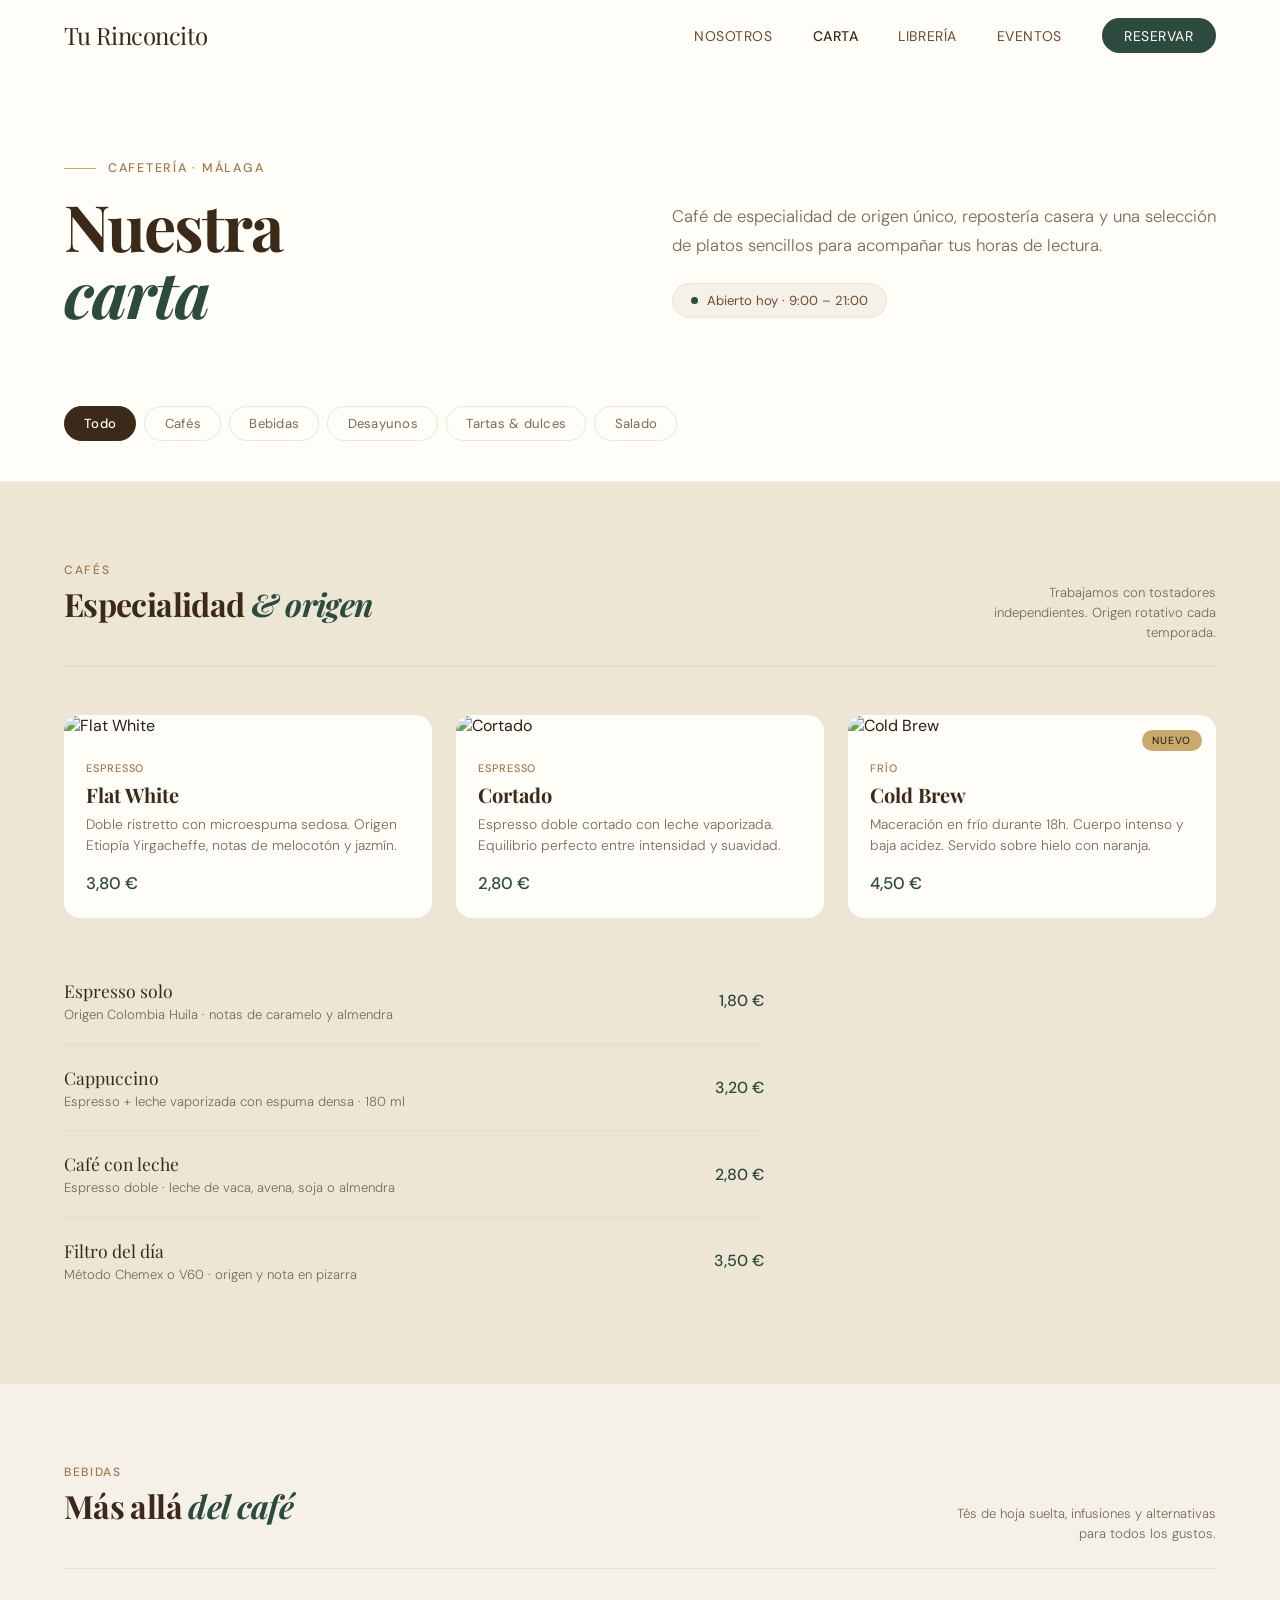
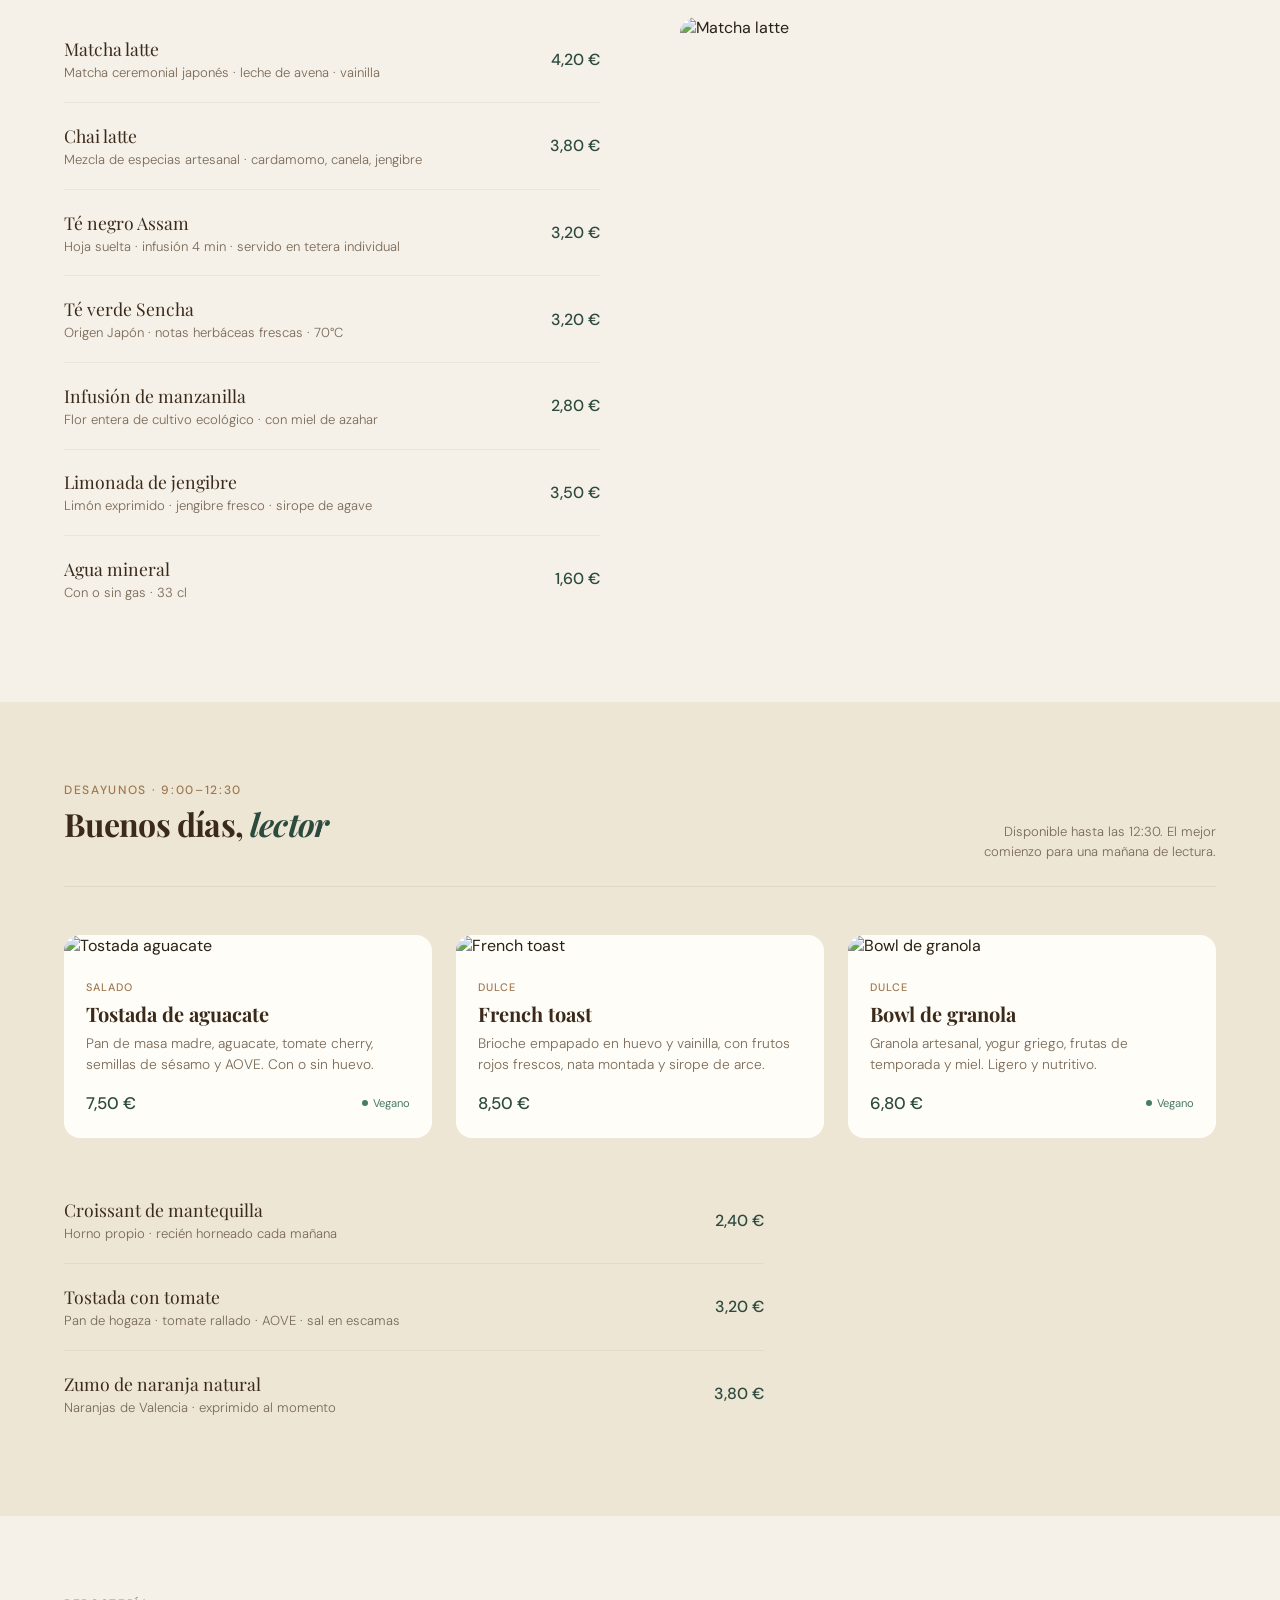
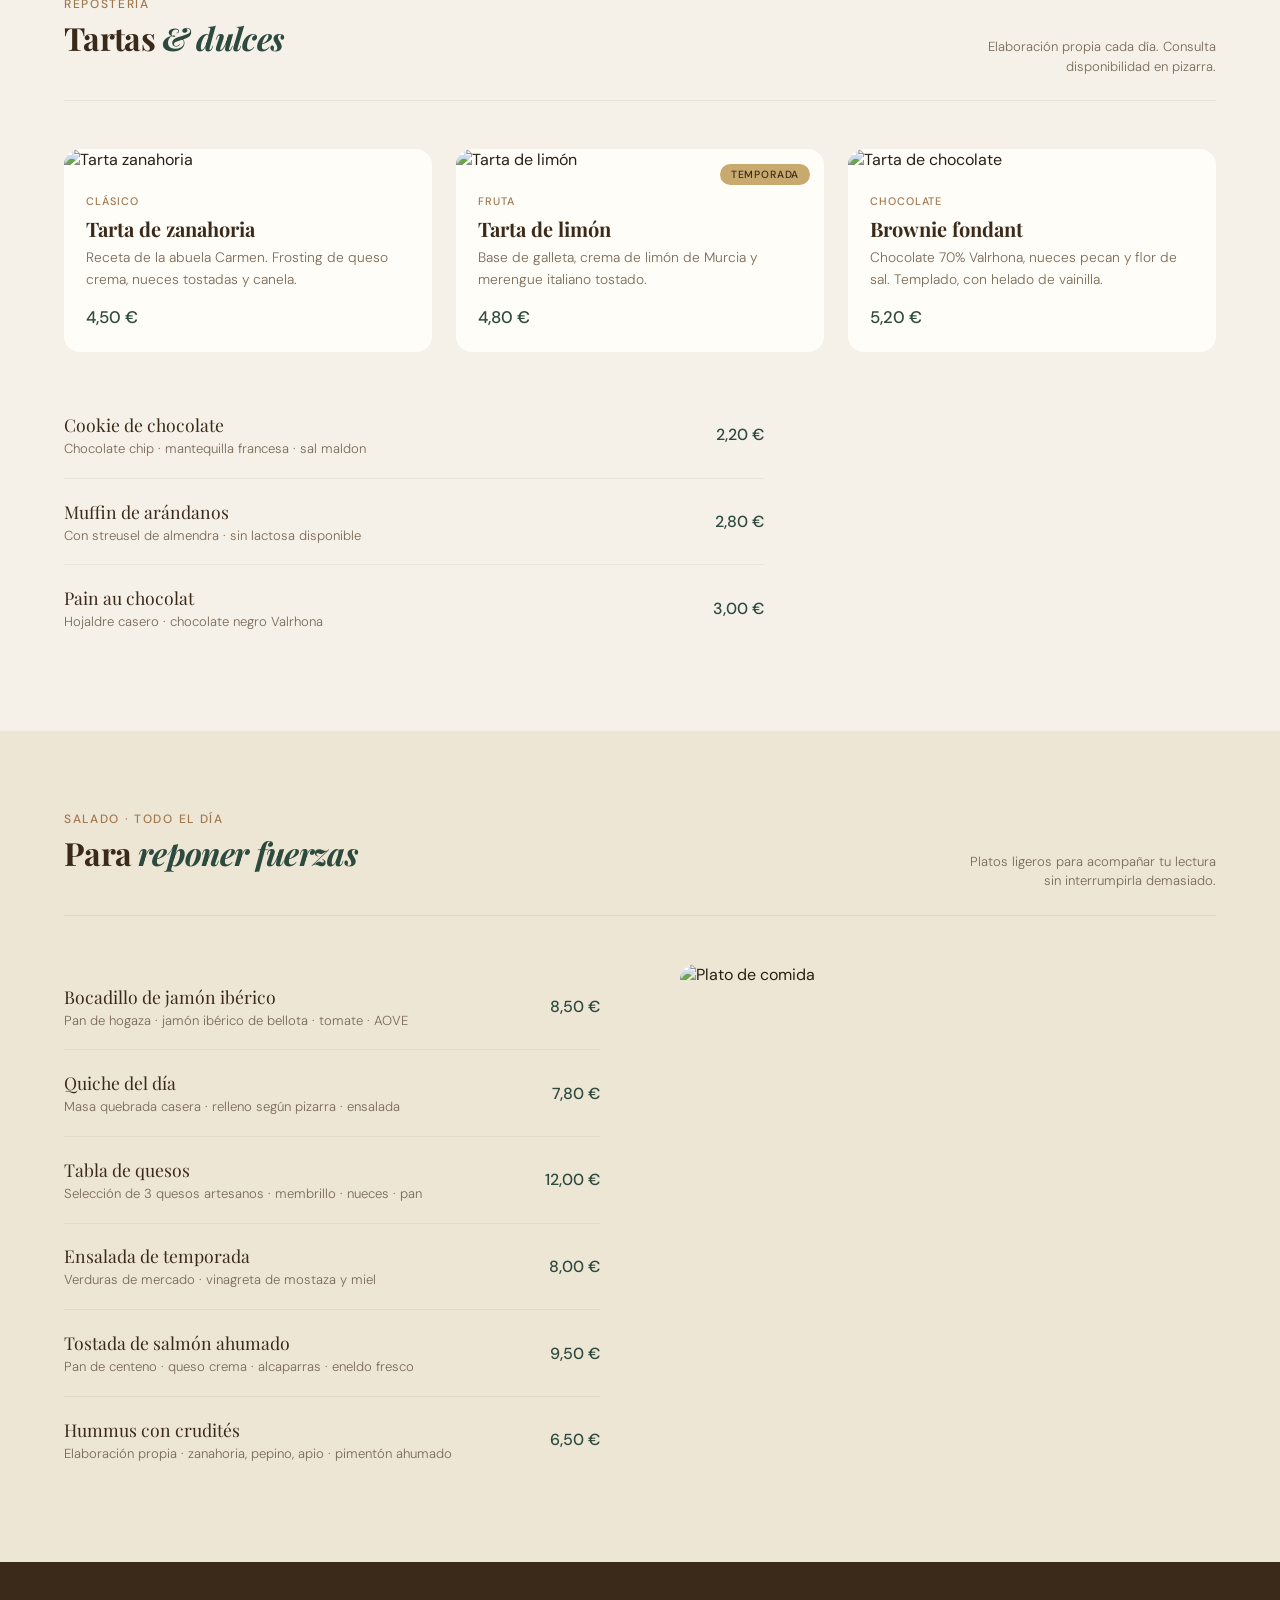
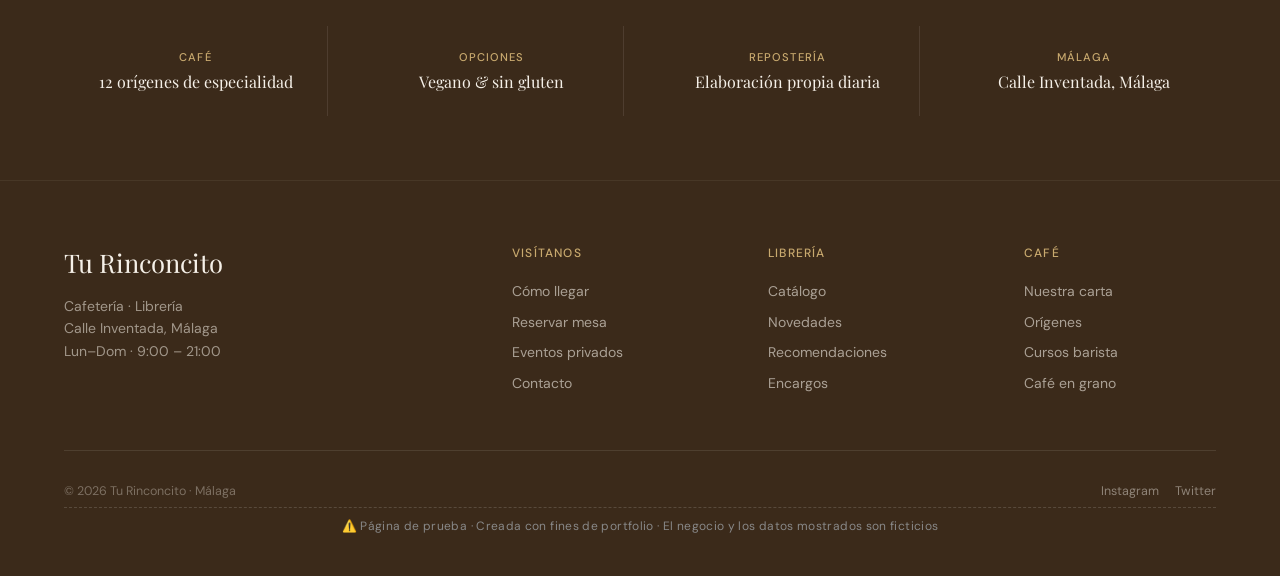
==== carta.html @ 268b7c9b "Add files via upload" ====
<!DOCTYPE html>
<html lang="es">
<head>
  <meta charset="UTF-8" />
  <meta name="viewport" content="width=device-width, initial-scale=1.0" />
  <title>Carta — Tu Rinconcito</title>
  <link rel="preconnect" href="https://fonts.googleapis.com" />
  <link href="https://fonts.googleapis.com/css2?family=Playfair+Display:ital,wght@0,400;0,700;1,400&family=DM+Sans:wght@300;400;500&display=swap" rel="stylesheet" />
   <link rel="icon" href="./iconoCafe.ico" type="image/x-icon">
    <link rel="stylesheet" href="styles.css" />
</head>
<body>

<!-- NAV -->
<nav id="navbar">
  <a href="index.html" class="nav-logo">Tu Rinconcito</a>
  <ul class="nav-links">
    <li><a href="index.html#nosotros">Nosotros</a></li>
    <li><a href="carta.html" class="active">Carta</a></li>
    <li><a href="index.html#libros">Librería</a></li>
    <li><a href="index.html#eventos">Eventos</a></li>
    <li><a href="index.html#contacto" class="nav-cta">Reservar</a></li>
  </ul>
</nav>

<!-- PAGE HERO -->
<div class="page-hero">
  <div class="reveal">
    <p class="page-hero-eyebrow">Cafetería · Málaga</p>
    <h1 class="page-hero-title">Nuestra<br><em>carta</em></h1>
  </div>
  <div class="page-hero-right reveal">
    <p class="page-hero-desc">Café de especialidad de origen único, repostería casera y una selección de platos sencillos para acompañar tus horas de lectura.</p>
    <span class="hours-badge">
      <span class="hours-dot"></span>
      Abierto hoy · 9:00 – 21:00
    </span>
  </div>
</div>

<!-- FILTER -->
<div class="filter-bar">
  <button class="filter-btn active" data-filter="all">Todo</button>
  <button class="filter-btn" data-filter="cafe">Cafés</button>
  <button class="filter-btn" data-filter="bebidas">Bebidas</button>
  <button class="filter-btn" data-filter="desayunos">Desayunos</button>
  <button class="filter-btn" data-filter="tartas">Tartas & dulces</button>
  <button class="filter-btn" data-filter="salado">Salado</button>
</div>

<!-- ══ CAFÉS DE ESPECIALIDAD ══ -->
<section class="menu-section" data-section="cafe">
  <div class="section-header reveal">
    <div>
      <p class="section-eyebrow">Cafés</p>
      <h2 class="section-title">Especialidad <em>& origen</em></h2>
    </div>
    <p class="section-note">Trabajamos con tostadores independientes. Origen rotativo cada temporada.</p>
  </div>
  <div class="cards-grid">
    <div class="menu-card reveal">
      <div class="menu-card-img-wrap">
        <img class="menu-card-img" src="https://www.lavazzausa.com/es/recipes-and-coffee-hacks/como-hacer-cafe-flat-white/_jcr_content/root/cust/customcontainer/image.coreimg.jpeg/1747815664322/d-m-how-to-slot-1-large%402.jpeg" alt="Flat White" />
      </div>
      <div class="menu-card-body">
        <span class="menu-card-tag">Espresso</span>
        <h3 class="menu-card-name">Flat White</h3>
        <p class="menu-card-desc">Doble ristretto con microespuma sedosa. Origen Etiopía Yirgacheffe, notas de melocotón y jazmín.</p>
        <div class="menu-card-footer">
          <span class="menu-card-price">3,80 €</span>
        </div>
      </div>
    </div>
    <div class="menu-card reveal">
      <div class="menu-card-img-wrap">
        <img class="menu-card-img" src="https://perfectdailygrind.com/es/wp-content/uploads/sites/2/2020/03/Cortadito-1.png" alt="Cortado" />
      </div>
      <div class="menu-card-body">
        <span class="menu-card-tag">Espresso</span>
        <h3 class="menu-card-name">Cortado</h3>
        <p class="menu-card-desc">Espresso doble cortado con leche vaporizada. Equilibrio perfecto entre intensidad y suavidad.</p>
        <div class="menu-card-footer">
          <span class="menu-card-price">2,80 €</span>
        </div>
      </div>
    </div>
    <div class="menu-card reveal">
      <span class="badge-new">Nuevo</span>
      <div class="menu-card-img-wrap">
        <img class="menu-card-img" src="https://lifesimplified.gorenje.com/wp-content/uploads/2024/06/gorenje-blog-refreshing_cold_brew_coffee.jpg" alt="Cold Brew" />
      </div>
      <div class="menu-card-body">
        <span class="menu-card-tag">Frío</span>
        <h3 class="menu-card-name">Cold Brew</h3>
        <p class="menu-card-desc">Maceración en frío durante 18h. Cuerpo intenso y baja acidez. Servido sobre hielo con naranja.</p>
        <div class="menu-card-footer">
          <span class="menu-card-price">4,50 €</span>
        </div>
      </div>
    </div>
  </div>

  <!-- lista de cafés adicionales -->
  <div class="items-list reveal" style="margin-top: 2.5rem; max-width: 700px;">
    <div class="list-item">
      <div>
        <div class="list-item-name">Espresso solo</div>
        <div class="list-item-desc">Origen Colombia Huila · notas de caramelo y almendra</div>
      </div>
      <span class="list-item-price">1,80 €</span>
    </div>
    <div class="list-item">
      <div>
        <div class="list-item-name">Cappuccino</div>
        <div class="list-item-desc">Espresso + leche vaporizada con espuma densa · 180 ml</div>
      </div>
      <span class="list-item-price">3,20 €</span>
    </div>
    <div class="list-item">
      <div>
        <div class="list-item-name">Café con leche</div>
        <div class="list-item-desc">Espresso doble · leche de vaca, avena, soja o almendra</div>
      </div>
      <span class="list-item-price">2,80 €</span>
    </div>
    <div class="list-item">
      <div>
        <div class="list-item-name">Filtro del día</div>
        <div class="list-item-desc">Método Chemex o V60 · origen y nota en pizarra</div>
      </div>
      <span class="list-item-price">3,50 €</span>
    </div>
  </div>
</section>

<!-- ══ BEBIDAS ══ -->
<section class="menu-section" data-section="bebidas">
  <div class="section-header reveal">
    <div>
      <p class="section-eyebrow">Bebidas</p>
      <h2 class="section-title">Más allá <em>del café</em></h2>
    </div>
    <p class="section-note">Tés de hoja suelta, infusiones y alternativas para todos los gustos.</p>
  </div>
  <div class="split-layout">
    <div>
      <div class="items-list reveal">
        <div class="list-item">
          <div>
            <div class="list-item-name">Matcha latte</div>
            <div class="list-item-desc">Matcha ceremonial japonés · leche de avena · vainilla</div>
          </div>
          <span class="list-item-price">4,20 €</span>
        </div>
        <div class="list-item">
          <div>
            <div class="list-item-name">Chai latte</div>
            <div class="list-item-desc">Mezcla de especias artesanal · cardamomo, canela, jengibre</div>
          </div>
          <span class="list-item-price">3,80 €</span>
        </div>
        <div class="list-item">
          <div>
            <div class="list-item-name">Té negro Assam</div>
            <div class="list-item-desc">Hoja suelta · infusión 4 min · servido en tetera individual</div>
          </div>
          <span class="list-item-price">3,20 €</span>
        </div>
        <div class="list-item">
          <div>
            <div class="list-item-name">Té verde Sencha</div>
            <div class="list-item-desc">Origen Japón · notas herbáceas frescas · 70°C</div>
          </div>
          <span class="list-item-price">3,20 €</span>
        </div>
        <div class="list-item">
          <div>
            <div class="list-item-name">Infusión de manzanilla</div>
            <div class="list-item-desc">Flor entera de cultivo ecológico · con miel de azahar</div>
          </div>
          <span class="list-item-price">2,80 €</span>
        </div>
        <div class="list-item">
          <div>
            <div class="list-item-name">Limonada de jengibre</div>
            <div class="list-item-desc">Limón exprimido · jengibre fresco · sirope de agave</div>
          </div>
          <span class="list-item-price">3,50 €</span>
        </div>
        <div class="list-item">
          <div>
            <div class="list-item-name">Agua mineral</div>
            <div class="list-item-desc">Con o sin gas · 33 cl</div>
          </div>
          <span class="list-item-price">1,60 €</span>
        </div>
      </div>
    </div>
    <img class="split-image reveal" src="https://s3.amazonaws.com/static.realcaliforniamilk.com/media/recipes_4/iced-pistachio-matcha-latte-cream-cheese-foam.jpg" alt="Matcha latte" />
  </div>
</section>

<!-- ══ DESAYUNOS ══ -->
<section class="menu-section" data-section="desayunos">
  <div class="section-header reveal">
    <div>
      <p class="section-eyebrow">Desayunos · 9:00–12:30</p>
      <h2 class="section-title">Buenos días, <em>lector</em></h2>
    </div>
    <p class="section-note">Disponible hasta las 12:30. El mejor comienzo para una mañana de lectura.</p>
  </div>
  <div class="cards-grid">
    <div class="menu-card reveal">
      <div class="menu-card-img-wrap">
        <img class="menu-card-img" src="https://www.goodnes.com/sites/g/files/jgfbjl321/files/styles/facebook_share/public/recipe-thumbnail/170713-5d8c7f65e71ad2d5abd1ada19104c5ce_huevo-duro-con-tostadas.jpg?itok=AbTM2TSh" alt="Tostada aguacate" />
      </div>
      <div class="menu-card-body">
        <span class="menu-card-tag">Salado</span>
        <h3 class="menu-card-name">Tostada de aguacate</h3>
        <p class="menu-card-desc">Pan de masa madre, aguacate, tomate cherry, semillas de sésamo y AOVE. Con o sin huevo.</p>
        <div class="menu-card-footer">
          <span class="menu-card-price">7,50 €</span>
          <span class="badge-vegan">Vegano</span>
        </div>
      </div>
    </div>
    <div class="menu-card reveal">
      <div class="menu-card-img-wrap">
        <img class="menu-card-img" src="https://www.inspiredtaste.net/wp-content/uploads/2024/07/French-Toast-Recipe-4.jpg" alt="French toast" />
      </div>
      <div class="menu-card-body">
        <span class="menu-card-tag">Dulce</span>
        <h3 class="menu-card-name">French toast</h3>
        <p class="menu-card-desc">Brioche empapado en huevo y vainilla, con frutos rojos frescos, nata montada y sirope de arce.</p>
        <div class="menu-card-footer">
          <span class="menu-card-price">8,50 €</span>
        </div>
      </div>
    </div>
    <div class="menu-card reveal">
      <div class="menu-card-img-wrap">
        <img class="menu-card-img" src="https://www.justspices.es/media/recipe/bowl-frutas-granola.jpg" alt="Bowl de granola" />
      </div>
      <div class="menu-card-body">
        <span class="menu-card-tag">Dulce</span>
        <h3 class="menu-card-name">Bowl de granola</h3>
        <p class="menu-card-desc">Granola artesanal, yogur griego, frutas de temporada y miel. Ligero y nutritivo.</p>
        <div class="menu-card-footer">
          <span class="menu-card-price">6,80 €</span>
          <span class="badge-vegan">Vegano</span>
        </div>
      </div>
    </div>
  </div>
  <div class="items-list reveal" style="margin-top: 2.5rem; max-width: 700px;">
    <div class="list-item">
      <div>
        <div class="list-item-name">Croissant de mantequilla</div>
        <div class="list-item-desc">Horno propio · recién horneado cada mañana</div>
      </div>
      <span class="list-item-price">2,40 €</span>
    </div>
    <div class="list-item">
      <div>
        <div class="list-item-name">Tostada con tomate</div>
        <div class="list-item-desc">Pan de hogaza · tomate rallado · AOVE · sal en escamas</div>
      </div>
      <span class="list-item-price">3,20 €</span>
    </div>
    <div class="list-item">
      <div>
        <div class="list-item-name">Zumo de naranja natural</div>
        <div class="list-item-desc">Naranjas de Valencia · exprimido al momento</div>
      </div>
      <span class="list-item-price">3,80 €</span>
    </div>
  </div>
</section>

<!-- ══ TARTAS ══ -->
<section class="menu-section" data-section="tartas">
  <div class="section-header reveal">
    <div>
      <p class="section-eyebrow">Repostería</p>
      <h2 class="section-title">Tartas <em>& dulces</em></h2>
    </div>
    <p class="section-note">Elaboración propia cada día. Consulta disponibilidad en pizarra.</p>
  </div>
  <div class="cards-grid">
    <div class="menu-card reveal">
      <div class="menu-card-img-wrap">
        <img class="menu-card-img" src="https://www.justspices.es/media/recipe/bizcocho-zanahoria-sin-azucar.jpg" alt="Tarta zanahoria" />
      </div>
      <div class="menu-card-body">
        <span class="menu-card-tag">Clásico</span>
        <h3 class="menu-card-name">Tarta de zanahoria</h3>
        <p class="menu-card-desc">Receta de la abuela Carmen. Frosting de queso crema, nueces tostadas y canela.</p>
        <div class="menu-card-footer">
          <span class="menu-card-price">4,50 €</span>
        </div>
      </div>
    </div>
    <div class="menu-card reveal">
      <span class="badge-new">Temporada</span>
      <div class="menu-card-img-wrap">
        <img class="menu-card-img" src="https://imag.bonviveur.com/tarta-de-limon-sin-horno.jpg" alt="Tarta de limón" />
      </div>
      <div class="menu-card-body">
        <span class="menu-card-tag">Fruta</span>
        <h3 class="menu-card-name">Tarta de limón</h3>
        <p class="menu-card-desc">Base de galleta, crema de limón de Murcia y merengue italiano tostado.</p>
        <div class="menu-card-footer">
          <span class="menu-card-price">4,80 €</span>
        </div>
      </div>
    </div>
    <div class="menu-card reveal">
      <div class="menu-card-img-wrap">
        <img class="menu-card-img" src="https://images.aws.nestle.recipes/original/2024_10_23T08_35_37_badun_images.badun.es_6641251d07e6_tarta_de_chocolate_a2b2.jpg" alt="Tarta de chocolate" />
      </div>
      <div class="menu-card-body">
        <span class="menu-card-tag">Chocolate</span>
        <h3 class="menu-card-name">Brownie fondant</h3>
        <p class="menu-card-desc">Chocolate 70% Valrhona, nueces pecan y flor de sal. Templado, con helado de vainilla.</p>
        <div class="menu-card-footer">
          <span class="menu-card-price">5,20 €</span>
        </div>
      </div>
    </div>
  </div>
  <div class="items-list reveal" style="margin-top: 2.5rem; max-width: 700px;">
    <div class="list-item">
      <div>
        <div class="list-item-name">Cookie de chocolate</div>
        <div class="list-item-desc">Chocolate chip · mantequilla francesa · sal maldon</div>
      </div>
      <span class="list-item-price">2,20 €</span>
    </div>
    <div class="list-item">
      <div>
        <div class="list-item-name">Muffin de arándanos</div>
        <div class="list-item-desc">Con streusel de almendra · sin lactosa disponible</div>
      </div>
      <span class="list-item-price">2,80 €</span>
    </div>
    <div class="list-item">
      <div>
        <div class="list-item-name">Pain au chocolat</div>
        <div class="list-item-desc">Hojaldre casero · chocolate negro Valrhona</div>
      </div>
      <span class="list-item-price">3,00 €</span>
    </div>
  </div>
</section>

<!-- ══ SALADO ══ -->
<section class="menu-section" data-section="salado">
  <div class="section-header reveal">
    <div>
      <p class="section-eyebrow">Salado · Todo el día</p>
      <h2 class="section-title">Para <em>reponer fuerzas</em></h2>
    </div>
    <p class="section-note">Platos ligeros para acompañar tu lectura sin interrumpirla demasiado.</p>
  </div>
  <div class="split-layout">
    <div>
      <div class="items-list reveal">
        <div class="list-item">
          <div>
            <div class="list-item-name">Bocadillo de jamón ibérico</div>
            <div class="list-item-desc">Pan de hogaza · jamón ibérico de bellota · tomate · AOVE</div>
          </div>
          <span class="list-item-price">8,50 €</span>
        </div>
        <div class="list-item">
          <div>
            <div class="list-item-name">Quiche del día</div>
            <div class="list-item-desc">Masa quebrada casera · relleno según pizarra · ensalada</div>
          </div>
          <span class="list-item-price">7,80 €</span>
        </div>
        <div class="list-item">
          <div>
            <div class="list-item-name">Tabla de quesos</div>
            <div class="list-item-desc">Selección de 3 quesos artesanos · membrillo · nueces · pan</div>
          </div>
          <span class="list-item-price">12,00 €</span>
        </div>
        <div class="list-item">
          <div>
            <div class="list-item-name">Ensalada de temporada</div>
            <div class="list-item-desc">Verduras de mercado · vinagreta de mostaza y miel</div>
          </div>
          <span class="list-item-price">8,00 €</span>
        </div>
        <div class="list-item">
          <div>
            <div class="list-item-name">Tostada de salmón ahumado</div>
            <div class="list-item-desc">Pan de centeno · queso crema · alcaparras · eneldo fresco</div>
          </div>
          <span class="list-item-price">9,50 €</span>
        </div>
        <div class="list-item">
          <div>
            <div class="list-item-name">Hummus con crudités</div>
            <div class="list-item-desc">Elaboración propia · zanahoria, pepino, apio · pimentón ahumado</div>
          </div>
          <span class="list-item-price">6,50 €</span>
        </div>
      </div>
    </div>
    <img class="split-image reveal" src="https://blog.supermercadosmas.com/wp-content/uploads/2020/01/HUMMUS-720.jpg" alt="Plato de comida" />
  </div>
</section>

<!-- DESTACADOS -->
<div class="destacados-banner">
  <div class="destacado-item">
    <p class="destacado-label">Café</p>
    <p class="destacado-text">12 orígenes de especialidad</p>
  </div>
  <div class="destacado-item">   
    <p class="destacado-label">Opciones</p>
    <p class="destacado-text">Vegano & sin gluten</p>
  </div>
  <div class="destacado-item">
    <p class="destacado-label">Repostería</p>
    <p class="destacado-text">Elaboración propia diaria</p>
  </div>
  <div class="destacado-item">
    <p class="destacado-label">Málaga </p>
    <p class="destacado-text">Calle Inventada, Málaga</p>
  </div>
</div>

<!-- FOOTER -->
<footer>
  <div class="footer-top">
    <div>
      <div class="footer-brand">Tu Rinconcito</div>
      <p class="footer-tagline">Cafetería · Librería<br>Calle Inventada, Málaga<br>Lun–Dom · 9:00 – 21:00</p>
    </div>
    <div class="footer-col">
      <h4>Visítanos</h4>
      <ul>
        <li><a href="#">Cómo llegar</a></li>
        <li><a href="#">Reservar mesa</a></li>
        <li><a href="#">Eventos privados</a></li>
        <li><a href="#">Contacto</a></li>
      </ul>
    </div>
    <div class="footer-col">
      <h4>Librería</h4>
      <ul>
        <li><a href="#">Catálogo</a></li>
        <li><a href="#">Novedades</a></li>
        <li><a href="#">Recomendaciones</a></li>
        <li><a href="#">Encargos</a></li>
      </ul>
    </div>
    <div class="footer-col">
      <h4>Café</h4>
      <ul>
        <li><a href="carta.html">Nuestra carta</a></li>
        <li><a href="#">Orígenes</a></li>
        <li><a href="#">Cursos barista</a></li>
        <li><a href="#">Café en grano</a></li>
      </ul>
    </div>
  </div>
  <div class="footer-bottom">
    <span>© 2026 Tu Rinconcito · Málaga</span>
    <div class="social-links">
      <a href="#">Instagram</a>
      <a href="#">Twitter</a>
    </div>
  </div>

    <div class="footer-portfolio-notice">
    ⚠️ Página de prueba · Creada con fines de portfolio · El negocio y los datos mostrados son ficticios
  </div>
</footer>

  <script src="script.js"></script>
</body>
</html>
---- styles.css ----
*,
*::before,
*::after {
  box-sizing: border-box;
  margin: 0;
  padding: 0;
}

:root {
  --cream: #f5f0e8;
  --cream-dark: #ede6d5;
  --brown: #3b2a1a;
  --brown-mid: #6b4c30;
  --brown-light: #a07850;
  --green: #2d4a3e;
  --green-light: #4a7a68;
  --sand: #c8a96e;
  --sand-light: #e8d5a8;
  --text: #2a1f14;
  --text-muted: #7a6a58;
  --white: #fffdf8;
}

html {
  scroll-behavior: smooth;
}

body {
  font-family: "DM Sans", sans-serif;
  background: var(--cream);
  color: var(--text);
  overflow-x: hidden;
}

/* ── NAV ── */
nav {
  position: fixed;
  top: 0;
  left: 0;
  right: 0;
  z-index: 100;
  display: flex;
  align-items: center;
  justify-content: space-between;
  padding: 1.2rem 4rem;
  background: transparent;
  transition:
    background 0.4s,
    box-shadow 0.4s;
}

nav.scrolled {
  background: rgba(245, 240, 232, 0.95);
  backdrop-filter: blur(8px);
  box-shadow: 0 1px 0 rgba(58, 42, 26, 0.08);
}

.nav-logo {
  font-family: "Playfair Display", serif;
  font-size: 1.5rem;
  color: var(--brown);
  text-decoration: none;
  letter-spacing: -0.02em;
}

.nav-logo span {
  color: var(--green);
  font-style: italic;
}

.nav-links {
  display: flex;
  gap: 2.5rem;
  list-style: none;
}

.nav-links a {
  text-decoration: none;
  font-size: 0.875rem;
  font-weight: 400;
  color: var(--brown-mid);
  letter-spacing: 0.04em;
  text-transform: uppercase;
  transition: color 0.2s;
}

.nav-links a:hover {
  color: var(--brown);
}

.nav-cta {
  background: var(--green);
  color: var(--white) !important;
  padding: 0.55rem 1.4rem;
  border-radius: 100px;
  transition: background 0.2s !important;
}

.nav-cta:hover {
  background: var(--green-light) !important;
  color: var(--white) !important;
}

/* ── HERO ── */
.hero {
  min-height: 100vh;
  display: grid;
  grid-template-columns: 1fr 1fr;
  position: relative;
  overflow: hidden;
}

.hero-left {
  display: flex;
  flex-direction: column;
  justify-content: center;
  padding: 8rem 4rem 4rem 4rem;
  position: relative;
  z-index: 2;
}

.hero-eyebrow {
  font-size: 0.78rem;
  font-weight: 500;
  letter-spacing: 0.14em;
  text-transform: uppercase;
  color: var(--brown-light);
  margin-bottom: 1.5rem;
  display: flex;
  align-items: center;
  gap: 0.75rem;
}

.hero-eyebrow::before {
  content: "";
  display: block;
  width: 32px;
  height: 1px;
  background: var(--sand);
}

.hero-title {
  font-family: "Playfair Display", serif;
  font-size: clamp(3rem, 5vw, 5.5rem);
  line-height: 1.05;
  letter-spacing: -0.03em;
  color: var(--brown);
  margin-bottom: 1.5rem;
}

.hero-title em {
  font-style: italic;
  color: var(--green);
}

.hero-subtitle {
  font-size: 1.05rem;
  font-weight: 300;
  color: var(--text-muted);
  line-height: 1.7;
  max-width: 380px;
  margin-bottom: 2.5rem;
}

.hero-actions {
  display: flex;
  align-items: center;
  gap: 1.5rem;
}

.btn-primary {
  background: var(--brown);
  color: var(--white);
  padding: 0.85rem 2rem;
  border-radius: 100px;
  font-size: 0.9rem;
  font-weight: 500;
  text-decoration: none;
  transition:
    background 0.2s,
    transform 0.15s;
}

.btn-primary:hover {
  background: var(--brown-mid);
  transform: translateY(-2px);
}

.btn-text {
  font-size: 0.875rem;
  color: var(--brown-mid);
  text-decoration: none;
  display: flex;
  align-items: center;
  gap: 0.4rem;
  transition: gap 0.2s;
}

.btn-text:hover {
  gap: 0.7rem;
}

.hero-right {
  position: relative;
  overflow: hidden;
}

.hero-image-wrap {
  position: absolute;
  inset: 0;
}

.hero-img {
  width: 100%;
  height: 100%;
  object-fit: cover;
  filter: sepia(15%) saturate(80%);
}

.hero-image-overlay {
  position: absolute;
  inset: 0;
  background: linear-gradient(90deg, var(--cream) 0%, transparent 25%);
}

.hero-badge {
  position: absolute;
  bottom: 3rem;
  right: 3rem;
  background: var(--white);
  border-radius: 50%;
  width: 120px;
  height: 120px;
  display: flex;
  flex-direction: column;
  align-items: center;
  justify-content: center;
  text-align: center;
  padding: 1rem;
  box-shadow: 0 4px 24px rgba(58, 42, 26, 0.12);
}

.hero-badge .big {
  font-family: "Playfair Display", serif;
  font-size: 2rem;
  font-weight: 700;
  color: var(--green);
  line-height: 1;
}

.hero-badge .small {
  font-size: 0.65rem;
  font-weight: 500;
  letter-spacing: 0.06em;
  text-transform: uppercase;
  color: var(--text-muted);
  margin-top: 0.3rem;
}

/* floating coffee cup animation */
.hero-deco {
  position: absolute;
  top: 2rem;
  right: 2rem;
  font-size: 3rem;
  opacity: 0.15;
  animation: floatDeco 4s ease-in-out infinite;
}

@keyframes floatDeco {
  0%,
  100% {
    transform: translateY(0) rotate(-5deg);
  }
  50% {
    transform: translateY(-12px) rotate(5deg);
  }
}

/* ── MARQUEE ── */
.marquee-bar {
  background: var(--brown);
  color: var(--sand-light);
  padding: 0.9rem 0;
  overflow: hidden;
  white-space: nowrap;
}

.marquee-track {
  display: inline-flex;
  gap: 3rem;
  animation: marquee 22s linear infinite;
}

.marquee-track span {
  font-size: 0.8rem;
  font-weight: 500;
  letter-spacing: 0.1em;
  text-transform: uppercase;
}

.marquee-track .dot {
  color: var(--sand);
  font-size: 1rem;
}

@keyframes marquee {
  from {
    transform: translateX(0);
  }
  to {
    transform: translateX(-50%);
  }
}

/* ── SECTION BASE ── */
section {
  padding: 6rem 4rem;
}

.section-eyebrow {
  font-size: 0.75rem;
  font-weight: 500;
  letter-spacing: 0.14em;
  text-transform: uppercase;
  color: var(--brown-light);
  margin-bottom: 1rem;
}

.section-title {
  font-family: "Playfair Display", serif;
  font-size: clamp(2rem, 3.5vw, 3.2rem);
  letter-spacing: -0.02em;
  color: var(--brown);
  line-height: 1.15;
  margin-bottom: 1.2rem;
}

.section-body {
  font-size: 1rem;
  font-weight: 300;
  color: var(--text-muted);
  line-height: 1.7;
  max-width: 520px;
}

/* ── ABOUT ── */
.about {
  display: grid;
  grid-template-columns: 1fr 1fr;
  gap: 6rem;
  align-items: center;
  background: var(--white);
}

.about-image-grid {
  display: grid;
  grid-template-columns: 1fr 1fr;
  grid-template-rows: auto auto;
  gap: 12px;
}

.about-img {
  width: 100%;
  height: 200px;
  object-fit: cover;
  border-radius: 12px;
  filter: sepia(10%) saturate(85%);
}

.about-img:first-child {
  grid-column: 1 / 3;
  height: 260px;
}

.about-stats {
  display: flex;
  gap: 2.5rem;
  margin-top: 2rem;
}

.stat-num {
  font-family: "Playfair Display", serif;
  font-size: 2.4rem;
  font-weight: 700;
  color: var(--green);
  line-height: 1;
}

.stat-label {
  font-size: 0.8rem;
  font-weight: 400;
  color: var(--text-muted);
  margin-top: 0.25rem;
}

/* ── MENU / HIGHLIGHTS ── */
.menu {
  background: var(--cream-dark);
}

.menu-header {
  display: flex;
  align-items: flex-end;
  justify-content: space-between;
  margin-bottom: 3.5rem;
}

.menu-grid {
  display: grid;
  grid-template-columns: repeat(3, 1fr);
  gap: 1.5rem;
}

.menu-card {
  background: var(--white);
  border-radius: 16px;
  overflow: hidden;
  transition:
    transform 0.3s,
    box-shadow 0.3s;
  cursor: pointer;
}

.menu-card:hover {
  transform: translateY(-6px);
  box-shadow: 0 16px 40px rgba(58, 42, 26, 0.14);
}

.menu-card-img {
  width: 100%;
  height: 220px;
  object-fit: cover;
  filter: sepia(8%) saturate(90%);
}

.menu-card-body {
  padding: 1.2rem 1.4rem 1.5rem;
}

.menu-card-tag {
  display: inline-block;
  font-size: 0.7rem;
  font-weight: 500;
  letter-spacing: 0.08em;
  text-transform: uppercase;
  color: var(--brown-light);
  margin-bottom: 0.5rem;
}

.menu-card-name {
  font-family: "Playfair Display", serif;
  font-size: 1.3rem;
  color: var(--brown);
  margin-bottom: 0.4rem;
}

.menu-card-desc {
  font-size: 0.875rem;
  color: var(--text-muted);
  line-height: 1.5;
  margin-bottom: 1rem;
}

.menu-card-price {
  font-size: 1rem;
  font-weight: 500;
  color: var(--green);
}

/* ── BOOKS ── */
.books {
  background: var(--green);
  color: var(--cream);
}

.books .section-title {
  color: var(--cream);
}

.books .section-eyebrow {
  color: var(--sand);
}

.books .section-body {
  color: rgba(245, 240, 232, 0.65);
}

.books-layout {
  display: grid;
  grid-template-columns: 1fr 2fr;
  gap: 5rem;
  align-items: start;
}

.books-shelf {
  display: grid;
  grid-template-columns: repeat(4, 1fr);
  gap: 1rem;
  margin-top: 2rem;
}

.book {
  cursor: pointer;
  transition: transform 0.2s;
}

.book:hover {
  transform: translateY(-8px);
}

.book-cover {
  width: 100%;
  aspect-ratio: 2/3;
  border-radius: 4px;
  margin-bottom: 0.6rem;
  object-fit: cover;
}

.book-title-small {
  font-size: 0.75rem;
  font-weight: 500;
  color: var(--sand-light);
  line-height: 1.3;
}

.book-author {
  font-size: 0.7rem;
  color: rgba(245, 240, 232, 0.45);
  margin-top: 0.15rem;
}

.book-genre {
  display: inline-block;
  font-size: 0.65rem;
  padding: 0.2rem 0.5rem;
  border-radius: 100px;
  background: rgba(200, 169, 110, 0.2);
  color: var(--sand);
  margin-top: 0.4rem;
}

/* ── EVENTS ── */
.events {
  background: var(--white);
}

.events-header {
  display: flex;
  align-items: flex-end;
  justify-content: space-between;
  margin-bottom: 3.5rem;
}

.events-list {
  display: flex;
  flex-direction: column;
  gap: 1px;
}

.event-item {
  display: grid;
  grid-template-columns: 80px 1fr auto;
  align-items: center;
  gap: 2rem;
  padding: 1.5rem 0;
  border-bottom: 1px solid rgba(58, 42, 26, 0.07);
  transition: background 0.2s;
  cursor: pointer;
}

.event-item:hover {
  background: var(--cream);
  padding-left: 1rem;
  border-radius: 8px;
}

.event-date {
  text-align: center;
}

.event-day {
  font-family: "Playfair Display", serif;
  font-size: 2rem;
  font-weight: 700;
  color: var(--green);
  line-height: 1;
}

.event-month {
  font-size: 0.7rem;
  font-weight: 500;
  letter-spacing: 0.1em;
  text-transform: uppercase;
  color: var(--text-muted);
}

.event-info h3 {
  font-family: "Playfair Display", serif;
  font-size: 1.2rem;
  color: var(--brown);
  margin-bottom: 0.3rem;
}

.event-info p {
  font-size: 0.875rem;
  color: var(--text-muted);
}

.event-tag {
  font-size: 0.72rem;
  font-weight: 500;
  letter-spacing: 0.06em;
  text-transform: uppercase;
  padding: 0.3rem 0.8rem;
  border-radius: 100px;
  background: var(--cream-dark);
  color: var(--brown-mid);
}

/* ── NEWSLETTER ── */
.newsletter {
  background: var(--sand-light);
  text-align: center;
  padding: 5rem 4rem;
}

.newsletter .section-title {
  max-width: 480px;
  margin: 0 auto 1rem;
}

.newsletter .section-body {
  margin: 0 auto 2.5rem;
  text-align: center;
  max-width: 400px;
}

.newsletter-form {
  display: flex;
  gap: 0.75rem;
  justify-content: center;
  max-width: 460px;
  margin: 0 auto;
}

.newsletter-form input {
  flex: 1;
  padding: 0.85rem 1.25rem;
  border: none;
  border-radius: 100px;
  font-family: "DM Sans", sans-serif;
  font-size: 0.9rem;
  background: var(--white);
  color: var(--text);
  outline: none;
}

.newsletter-form input::placeholder {
  color: var(--text-muted);
}

.newsletter-form button {
  padding: 0.85rem 1.8rem;
  border: none;
  border-radius: 100px;
  background: var(--green);
  color: var(--white);
  font-family: "DM Sans", sans-serif;
  font-size: 0.9rem;
  font-weight: 500;
  cursor: pointer;
  transition:
    background 0.2s,
    transform 0.15s;
}

.newsletter-form button:hover {
  background: var(--green-light);
  transform: translateY(-2px);
}

/* ── FOOTER ── */
footer {
  background: var(--brown);
  color: var(--cream);
  padding: 4rem 4rem 2rem;
}

.footer-top {
  display: grid;
  grid-template-columns: 2fr 1fr 1fr 1fr;
  gap: 4rem;
  padding-bottom: 3rem;
  border-bottom: 1px solid rgba(245, 240, 232, 0.1);
  margin-bottom: 2rem;
}

.footer-brand {
  font-family: "Playfair Display", serif;
  font-size: 1.6rem;
  color: var(--cream);
  margin-bottom: 1rem;
}

.footer-brand span {
  color: var(--sand);
  font-style: italic;
}

.footer-tagline {
  font-size: 0.875rem;
  color: rgba(245, 240, 232, 0.55);
  line-height: 1.6;
  max-width: 220px;
}

.footer-col h4 {
  font-size: 0.75rem;
  font-weight: 500;
  letter-spacing: 0.1em;
  text-transform: uppercase;
  color: var(--sand);
  margin-bottom: 1.2rem;
}

.footer-col ul {
  list-style: none;
}

.footer-col li {
  margin-bottom: 0.6rem;
}

.footer-col a {
  text-decoration: none;
  font-size: 0.875rem;
  color: rgba(245, 240, 232, 0.6);
  transition: color 0.2s;
}

.footer-col a:hover {
  color: var(--cream);
}

.footer-bottom {
  display: flex;
  align-items: center;
  justify-content: space-between;
  font-size: 0.78rem;
  color: rgba(245, 240, 232, 0.35);
}

.social-links {
  display: flex;
  gap: 1rem;
}

.social-links a {
  color: rgba(245, 240, 232, 0.45);
  text-decoration: none;
  font-size: 0.78rem;
  transition: color 0.2s;
}

.social-links a:hover {
  color: var(--cream);
}

/* ── SCROLL REVEAL ── */
.reveal {
  opacity: 0;
  transform: translateY(28px);
  transition:
    opacity 0.7s ease,
    transform 0.7s ease;
}

.reveal.visible {
  opacity: 1;
  transform: translateY(0);
}

/* ── RESPONSIVE ── */
@media (max-width: 900px) {
  nav {
    padding: 1rem 1.5rem;
  }
  .nav-links {
    display: none;
  }
  .hero {
    grid-template-columns: 1fr;
  }
  .hero-right {
    display: none;
  }
  .hero-left {
    padding: 7rem 1.5rem 4rem;
  }
  section {
    padding: 4rem 1.5rem;
  }
  .about {
    grid-template-columns: 1fr;
    gap: 2.5rem;
  }
  .menu-grid {
    grid-template-columns: 1fr;
  }
  .books-layout {
    grid-template-columns: 1fr;
    gap: 2.5rem;
  }
  .books-shelf {
    grid-template-columns: repeat(4, 1fr);
  }
  .footer-top {
    grid-template-columns: 1fr 1fr;
    gap: 2rem;
  }
  .newsletter-form {
    flex-direction: column;
  }
}

@keyframes floatDeco {
  0%,
  100% {
    transform: translateY(0) rotate(-5deg);
  }
  50% {
    transform: translateY(-12px) rotate(5deg);
  }
}

@keyframes marquee {
  from {
    transform: translateX(0);
  }
  to {
    transform: translateX(-50%);
  }
}

/* ── RESPONSIVE ── */
@media (max-width: 900px) {
  nav {
    padding: 1rem 1.5rem;
  }
  .nav-links {
    display: none;
  }
  .hero {
    grid-template-columns: 1fr;
  }
  .hero-right {
    display: none;
  }
  .hero-left {
    padding: 7rem 1.5rem 4rem;
  }
  section {
    padding: 4rem 1.5rem;
  }
  .about {
    grid-template-columns: 1fr;
    gap: 2.5rem;
  }
  .menu-grid {
    grid-template-columns: 1fr;
  }
  .books-layout {
    grid-template-columns: 1fr;
    gap: 2.5rem;
  }
  .books-shelf {
    grid-template-columns: repeat(4, 1fr);
  }
  .footer-top {
    grid-template-columns: 1fr 1fr;
    gap: 2rem;
  }
  .newsletter-form {
    flex-direction: column;
  }
}

.nav-links a.active {
  color: var(--brown);
  font-weight: 500;
}

.nav-cta:hover {
  background: var(--green-light) !important;
}

/* ── PAGE HERO ── */
.page-hero {
  padding: 10rem 4rem 5rem;
  background: var(--white);
  display: grid;
  grid-template-columns: 1fr 1fr;
  gap: 4rem;
  align-items: end;
}

.page-hero-eyebrow {
  font-size: 0.78rem;
  font-weight: 500;
  letter-spacing: 0.14em;
  text-transform: uppercase;
  color: var(--brown-light);
  margin-bottom: 1rem;
  display: flex;
  align-items: center;
  gap: 0.75rem;
}

.page-hero-eyebrow::before {
  content: "";
  display: block;
  width: 32px;
  height: 1px;
  background: var(--sand);
}

.page-hero-title {
  font-family: "Playfair Display", serif;
  font-size: clamp(3rem, 5vw, 5rem);
  line-height: 1.05;
  letter-spacing: -0.03em;
  color: var(--brown);
}

.page-hero-title em {
  font-style: italic;
  color: var(--green);
}

.page-hero-right {
  padding-bottom: 0.5rem;
}

.page-hero-desc {
  font-size: 1.05rem;
  font-weight: 300;
  color: var(--text-muted);
  line-height: 1.7;
  margin-bottom: 1.5rem;
}

.hours-badge {
  display: inline-flex;
  align-items: center;
  gap: 0.6rem;
  background: var(--cream);
  border: 1px solid var(--cream-dark);
  border-radius: 100px;
  padding: 0.5rem 1.1rem;
  font-size: 0.82rem;
  color: var(--brown-mid);
}

.hours-dot {
  width: 7px;
  height: 7px;
  border-radius: 50%;
  background: var(--green);
  animation: pulse 2s ease-in-out infinite;
}

@keyframes pulse {
  0%,
  100% {
    opacity: 1;
  }
  50% {
    opacity: 0.35;
  }
}

/* ── FILTER TABS ── */
.filter-bar {
  background: var(--white);
  padding: 0 4rem 2.5rem;
  display: flex;
  align-items: center;
  gap: 0.5rem;
  border-bottom: 1px solid rgba(58, 42, 26, 0.07);
  flex-wrap: wrap;
}

.filter-btn {
  padding: 0.5rem 1.2rem;
  border-radius: 100px;
  border: 1px solid var(--cream-dark);
  background: transparent;
  font-family: "DM Sans", sans-serif;
  font-size: 0.82rem;
  font-weight: 400;
  color: var(--text-muted);
  cursor: pointer;
  transition: all 0.2s;
  letter-spacing: 0.02em;
}

.filter-btn:hover {
  border-color: var(--brown-light);
  color: var(--brown);
}

.filter-btn.active {
  background: var(--brown);
  border-color: var(--brown);
  color: var(--white);
  font-weight: 500;
}

/* ── SECTION BASE ── */
.menu-section {
  padding: 5rem 4rem;
}

.menu-section:nth-child(even) {
  background: var(--cream-dark);
}

.menu-section:nth-child(odd) {
  background: var(--cream);
}

.section-header {
  display: flex;
  align-items: flex-end;
  justify-content: space-between;
  margin-bottom: 3rem;
  padding-bottom: 1.5rem;
  border-bottom: 1px solid rgba(58, 42, 26, 0.08);
}

.section-eyebrow {
  font-size: 0.75rem;
  font-weight: 500;
  letter-spacing: 0.14em;
  text-transform: uppercase;
  color: var(--brown-light);
  margin-bottom: 0.5rem;
}

.section-title {
  font-family: "Playfair Display", serif;
  font-size: clamp(1.8rem, 2.5vw, 2.6rem);
  letter-spacing: -0.02em;
  color: var(--brown);
  line-height: 1.15;
}

.section-title em {
  font-style: italic;
  color: var(--green);
}

.section-note {
  font-size: 0.82rem;
  color: var(--text-muted);
  font-weight: 300;
  max-width: 260px;
  text-align: right;
  line-height: 1.5;
}

/* ── CARD GRID ── */
.cards-grid {
  display: grid;
  grid-template-columns: repeat(3, 1fr);
  gap: 1.5rem;
}

.menu-card {
  background: var(--white);
  border-radius: 16px;
  overflow: hidden;
  transition:
    transform 0.3s,
    box-shadow 0.3s;
  cursor: pointer;
  position: relative;
}

.menu-card-img {
  width: 100%;
  height: 200px;
  object-fit: cover;
  filter: sepia(8%) saturate(90%);
  transition: transform 0.4s;
}

.menu-card:hover .menu-card-img {
  transform: scale(1.04);
}

.menu-card-img-wrap {
  overflow: hidden;
}

.menu-card-tag {
  display: inline-block;
  font-size: 0.68rem;
  font-weight: 500;
  letter-spacing: 0.08em;
  text-transform: uppercase;
  color: var(--brown-light);
  margin-bottom: 0.4rem;
}

.menu-card-name {
  font-family: "Playfair Display", serif;
  font-size: 1.25rem;
  color: var(--brown);
  margin-bottom: 0.35rem;
}

.menu-card-desc {
  font-size: 0.86rem;
  color: var(--text-muted);
  line-height: 1.55;
  margin-bottom: 1rem;
  font-weight: 300;
}

.menu-card-footer {
  display: flex;
  align-items: center;
  justify-content: space-between;
}

.menu-card-price {
  font-size: 1.05rem;
  font-weight: 500;
  color: var(--green);
}

.badge-new {
  position: absolute;
  top: 0.9rem;
  right: 0.9rem;
  background: var(--sand);
  color: var(--brown);
  font-size: 0.65rem;
  font-weight: 500;
  letter-spacing: 0.08em;
  text-transform: uppercase;
  padding: 0.25rem 0.65rem;
  border-radius: 100px;
}

.badge-vegan {
  font-size: 0.7rem;
  color: var(--green-light);
  display: flex;
  align-items: center;
  gap: 0.3rem;
}

.badge-vegan::before {
  content: "";
  display: block;
  width: 6px;
  height: 6px;
  border-radius: 50%;
  background: var(--green-light);
}

/* ── LIST STYLE (bebidas) ── */
.items-list {
  display: flex;
  flex-direction: column;
  gap: 0;
}

.list-item {
  display: grid;
  grid-template-columns: 1fr auto;
  align-items: center;
  gap: 2rem;
  padding: 1.3rem 0;
  border-bottom: 1px solid rgba(58, 42, 26, 0.06);
  transition: padding-left 0.2s;
  cursor: default;
}

.list-item:hover {
  padding-left: 0.75rem;
}

.list-item:last-child {
  border-bottom: none;
}

.list-item-name {
  font-family: "Playfair Display", serif;
  font-size: 1.1rem;
  color: var(--brown);
  margin-bottom: 0.25rem;
}

.list-item-desc {
  font-size: 0.82rem;
  color: var(--text-muted);
  font-weight: 300;
}

.list-item-price {
  font-size: 1rem;
  font-weight: 500;
  color: var(--green);
  white-space: nowrap;
}

/* ── SPLIT LAYOUT (para secciones especiales) ── */
.split-layout {
  display: grid;
  grid-template-columns: 1fr 1fr;
  gap: 5rem;
  align-items: start;
}

.split-image {
  width: 100%;
  aspect-ratio: 4/3;
  object-fit: cover;
  border-radius: 16px;
  filter: sepia(10%) saturate(85%);
}

/* ── DESTACADOS banner ── */
.destacados-banner {
  background: var(--green);
  padding: 4rem;
  display: grid;
  grid-template-columns: repeat(4, 1fr);
  gap: 2rem;
}

.destacado-item {
  text-align: center;
  padding: 1.5rem;
  border-right: 1px solid rgba(245, 240, 232, 0.1);
}

.destacado-item:last-child {
  border-right: none;
}

.destacado-icon {
  font-size: 2rem;
  margin-bottom: 0.75rem;
  display: block;
}

.destacado-label {
  font-size: 0.7rem;
  font-weight: 500;
  letter-spacing: 0.1em;
  text-transform: uppercase;
  color: var(--sand);
  margin-bottom: 0.4rem;
}

.destacado-text {
  font-family: "Playfair Display", serif;
  font-size: 1rem;
  color: var(--cream);
}

/* ── REVEAL ── */
.reveal {
  opacity: 0;
  transform: translateY(24px);
  transition:
    opacity 0.65s ease,
    transform 0.65s ease;
}

/* ── HIDDEN (filter) ── */
.menu-section.hidden {
  display: none;
}

/* ── RESPONSIVE ── */
@media (max-width: 900px) {
  nav {
    padding: 1rem 1.5rem;
  }
  .nav-links {
    display: none;
  }
  .page-hero {
    grid-template-columns: 1fr;
    padding: 8rem 1.5rem 3rem;
    gap: 2rem;
  }
  .filter-bar {
    padding: 0 1.5rem 1.5rem;
  }
  .menu-section {
    padding: 3.5rem 1.5rem;
  }
  .cards-grid {
    grid-template-columns: 1fr;
  }
  .split-layout {
    grid-template-columns: 1fr;
    gap: 2rem;
  }
  .split-image {
    display: none;
  }
  .destacados-banner {
    grid-template-columns: repeat(2, 1fr);
    padding: 2.5rem 1.5rem;
  }
  .footer-top {
    grid-template-columns: 1fr 1fr;
    gap: 2rem;
  }
}

@keyframes pulse {
  0%,
  100% {
    opacity: 1;
  }
  50% {
    opacity: 0.35;
  }
}

/* ── RESPONSIVE ── */
@media (max-width: 900px) {
  nav {
    padding: 1rem 1.5rem;
  }
  .nav-links {
    display: none;
  }
  .page-hero {
    grid-template-columns: 1fr;
    padding: 8rem 1.5rem 3rem;
    gap: 2rem;
  }
  .filter-bar {
    padding: 0 1.5rem 1.5rem;
  }
  .menu-section {
    padding: 3.5rem 1.5rem;
  }
  .cards-grid {
    grid-template-columns: 1fr;
  }
  .split-layout {
    grid-template-columns: 1fr;
    gap: 2rem;
  }
  .split-image {
    display: none;
  }
  .destacados-banner {
    grid-template-columns: repeat(2, 1fr);
    padding: 2.5rem 1.5rem;
  }
  .footer-top {
    grid-template-columns: 1fr 1fr;
    gap: 2rem;
  }
}

@keyframes pulse {
  0%,
  100% {
    opacity: 1;
  }
  50% {
    opacity: 0.35;
  }
}

/* ── RESPONSIVE ── */
@media (max-width: 900px) {
  nav {
    padding: 1rem 1.5rem;
  }
  .nav-links {
    display: none;
  }
  .page-hero {
    grid-template-columns: 1fr;
    padding: 8rem 1.5rem 3rem;
    gap: 2rem;
  }
  .filter-bar {
    padding: 0 1.5rem 1.5rem;
  }
  .menu-section {
    padding: 3.5rem 1.5rem;
  }
  .cards-grid {
    grid-template-columns: 1fr;
  }
  .split-layout {
    grid-template-columns: 1fr;
    gap: 2rem;
  }
  .split-image {
    display: none;
  }
  .destacados-banner {
    grid-template-columns: repeat(2, 1fr);
    padding: 2.5rem 1.5rem;
  }
  .footer-top {
    grid-template-columns: 1fr 1fr;
    gap: 2rem;
  }
}

*,
*::before,
*::after {
  box-sizing: border-box;
  margin: 0;
  padding: 0;
}

body {
  font-family: "DM Sans", sans-serif;
  background: var(--cream);
  color: var(--text);
  overflow-x: hidden;
}

/* ── NAV ── */
nav {
  position: fixed;
  top: 0;
  left: 0;
  right: 0;
  z-index: 100;
  display: flex;
  align-items: center;
  justify-content: space-between;
  padding: 1.2rem 4rem;
  background: transparent;
  transition:
    background 0.4s,
    box-shadow 0.4s;
}

nav.scrolled {
  background: rgba(245, 240, 232, 0.95);
  backdrop-filter: blur(8px);
  box-shadow: 0 1px 0 rgba(58, 42, 26, 0.08);
}

.nav-logo {
  font-family: "Playfair Display", serif;
  font-size: 1.5rem;
  color: var(--brown);
  text-decoration: none;
  letter-spacing: -0.02em;
}

.page-hero-eyebrow::before {
  content: "";
  display: block;
  width: 32px;
  height: 1px;
  background: var(--sand);
}

.page-hero-title {
  font-family: "Playfair Display", serif;
  font-size: clamp(3rem, 5vw, 5rem);
  line-height: 1.05;
  letter-spacing: -0.03em;
  color: var(--brown);
}

.hero-meta {
  display: flex;
  gap: 2rem;
}

.hero-meta-item .num {
  font-family: "Playfair Display", serif;
  font-size: 2rem;
  font-weight: 700;
  color: var(--green);
  line-height: 1;
}

.hero-meta-item .lbl {
  font-size: 0.78rem;
  color: var(--text-muted);
  margin-top: 0.2rem;
}

/* ── FILTER BAR ── */
.filter-bar {
  background: var(--white);
  padding: 0 4rem 2.5rem;
  display: flex;
  align-items: center;
  gap: 0.5rem;
  border-bottom: 1px solid rgba(58, 42, 26, 0.07);
  flex-wrap: wrap;
}

.filter-btn {
  padding: 0.5rem 1.2rem;
  border-radius: 100px;
  border: 1px solid var(--cream-dark);
  background: transparent;
  font-family: "DM Sans", sans-serif;
  font-size: 0.82rem;
  font-weight: 400;
  color: var(--text-muted);
  cursor: pointer;
  transition: all 0.2s;
  letter-spacing: 0.02em;
}

.refresh-btn {
  margin-left: auto;
  display: flex;
  align-items: center;
  gap: 0.5rem;
  padding: 0.5rem 1.2rem;
  border-radius: 100px;
  border: 1px solid var(--green);
  background: transparent;
  font-family: "DM Sans", sans-serif;
  font-size: 0.82rem;
  color: var(--green);
  cursor: pointer;
  transition: all 0.2s;
}

.refresh-btn:hover {
  background: var(--green);
  color: var(--white);
}

.refresh-btn svg {
  width: 13px;
  height: 13px;
  transition: transform 0.5s;
}

.refresh-btn.spinning svg {
  transform: rotate(360deg);
}

/* ── SECTION ── */
.books-section {
  padding: 5rem 4rem;
}

.books-section:nth-child(even) {
  background: var(--cream-dark);
}

.books-section:nth-child(odd) {
  background: var(--cream);
}

.section-header {
  display: flex;
  align-items: flex-end;
  justify-content: space-between;
  margin-bottom: 3rem;
  padding-bottom: 1.5rem;
  border-bottom: 1px solid rgba(58, 42, 26, 0.08);
}

.section-title {
  font-family: "Playfair Display", serif;
  font-size: clamp(1.8rem, 2.5vw, 2.6rem);
  letter-spacing: -0.02em;
  color: var(--brown);
  line-height: 1.15;
}

/* ── BOOK CARDS GRID ── */
.books-grid {
  display: grid;
  grid-template-columns: repeat(4, 1fr);
  gap: 1.8rem;
}

.book-card {
  background: var(--white);
  border-radius: 12px;
  overflow: hidden;
  cursor: pointer;
  transition:
    transform 0.3s,
    box-shadow 0.3s;
  position: relative;
}

.book-card:hover {
  transform: translateY(-6px);
  box-shadow: 0 16px 40px rgba(58, 42, 26, 0.14);
}

.book-cover-wrap {
  position: relative;
  overflow: hidden;
  aspect-ratio: 2/3;
  background: var(--cream-dark);
}

.book-cover-wrap img {
  width: 100%;
  height: 100%;
  object-fit: cover;
  transition: transform 0.4s;
  display: block;
}

.book-card:hover .book-cover-wrap img {
  transform: scale(1.04);
}

.book-cover-placeholder {
  width: 100%;
  height: 100%;
  display: flex;
  flex-direction: column;
  align-items: center;
  justify-content: center;
  padding: 1.5rem;
  text-align: center;
  background: var(--cream-dark);
}

.book-cover-placeholder .ph-title {
  font-family: "Playfair Display", serif;
  font-size: 0.95rem;
  color: var(--brown);
  line-height: 1.3;
  margin-bottom: 0.5rem;
}

.book-cover-placeholder .ph-author {
  font-size: 0.72rem;
  color: var(--text-muted);
}

.book-overlay {
  position: absolute;
  inset: 0;
  background: rgba(45, 74, 62, 0.88);
  display: flex;
  flex-direction: column;
  align-items: center;
  justify-content: center;
  gap: 0.75rem;
  opacity: 0;
  transition: opacity 0.3s;
  padding: 1rem;
}

.book-card:hover .book-overlay {
  opacity: 1;
}

.overlay-btn {
  background: var(--white);
  color: var(--green);
  border: none;
  border-radius: 100px;
  padding: 0.5rem 1.2rem;
  font-family: "DM Sans", sans-serif;
  font-size: 0.78rem;
  font-weight: 500;
  cursor: pointer;
  width: 100%;
  transition: background 0.2s;
  text-align: center;
}

.overlay-btn:hover {
  background: var(--sand-light);
}

.overlay-btn.secondary {
  background: transparent;
  color: var(--cream);
  border: 1px solid rgba(245, 240, 232, 0.35);
}

.overlay-btn.secondary:hover {
  background: rgba(245, 240, 232, 0.1);
}

.book-body {
  padding: 1rem 1.1rem 1.3rem;
}

.book-genre {
  display: inline-block;
  font-size: 0.67rem;
  font-weight: 500;
  letter-spacing: 0.07em;
  text-transform: uppercase;
  color: var(--brown-light);
  margin-bottom: 0.35rem;
}

.book-title {
  font-family: "Playfair Display", serif;
  font-size: 1rem;
  color: var(--brown);
  line-height: 1.3;
  margin-bottom: 0.25rem;
  display: -webkit-box;
  -webkit-line-clamp: 2;
  -webkit-box-orient: vertical;
  overflow: hidden;
}

.book-author {
  font-size: 0.8rem;
  color: var(--text-muted);
  font-weight: 300;
}

.book-year {
  font-size: 0.72rem;
  color: var(--brown-light);
  margin-top: 0.5rem;
}

/* ── SKELETON LOADER ── */
.skeleton {
  background: var(--white);
  border-radius: 12px;
  overflow: hidden;
  animation: shimmer 1.4s ease-in-out infinite;
}

.skeleton-cover {
  aspect-ratio: 2/3;
  background: var(--cream-dark);
}

.skeleton-body {
  padding: 1rem 1.1rem;
}

.skeleton-line {
  height: 10px;
  background: var(--cream-dark);
  border-radius: 100px;
  margin-bottom: 0.6rem;
}

.skeleton-line.short {
  width: 55%;
}

.skeleton-line.medium {
  width: 80%;
}

@keyframes shimmer {
  0%,
  100% {
    opacity: 1;
  }
  50% {
    opacity: 0.5;
  }
}

/* ── FEATURED (libro destacado) ── */
.featured-card {
  background: var(--green);
  border-radius: 16px;
  padding: 2.5rem;
  display: grid;
  grid-template-columns: auto 1fr;
  gap: 2.5rem;
  align-items: center;
  margin-bottom: 3rem;
  cursor: pointer;
  transition:
    transform 0.3s,
    box-shadow 0.3s;
}

.featured-card:hover {
  transform: translateY(-4px);
  box-shadow: 0 16px 48px rgba(45, 74, 62, 0.3);
}

.featured-cover {
  width: 130px;
  flex-shrink: 0;
  aspect-ratio: 2/3;
  border-radius: 6px;
  object-fit: cover;
  box-shadow: 0 8px 24px rgba(0, 0, 0, 0.3);
}

.featured-cover-ph {
  width: 130px;
  aspect-ratio: 2/3;
  border-radius: 6px;
  background: rgba(245, 240, 232, 0.12);
  display: flex;
  align-items: center;
  justify-content: center;
  flex-shrink: 0;
}

.featured-eyebrow {
  font-size: 0.7rem;
  font-weight: 500;
  letter-spacing: 0.12em;
  text-transform: uppercase;
  color: var(--sand);
  margin-bottom: 0.6rem;
}

.featured-title {
  font-family: "Playfair Display", serif;
  font-size: clamp(1.4rem, 2.5vw, 2rem);
  color: var(--cream);
  line-height: 1.2;
  margin-bottom: 0.5rem;
}

.featured-author {
  font-size: 0.95rem;
  color: rgba(245, 240, 232, 0.65);
  margin-bottom: 1rem;
  font-weight: 300;
}

.featured-desc {
  font-size: 0.88rem;
  color: rgba(245, 240, 232, 0.55);
  line-height: 1.6;
  font-weight: 300;
  max-width: 480px;
  margin-bottom: 1.5rem;
}

.featured-link {
  display: inline-flex;
  align-items: center;
  gap: 0.4rem;
  background: var(--sand);
  color: var(--brown);
  padding: 0.55rem 1.3rem;
  border-radius: 100px;
  font-size: 0.82rem;
  font-weight: 500;
  text-decoration: none;
  transition: background 0.2s;
  border: none;
  cursor: pointer;
  font-family: "DM Sans", sans-serif;
}

.featured-link:hover {
  background: var(--sand-light);
}

/* ── MODAL ── */
.modal-backdrop {
  position: fixed;
  inset: 0;
  background: rgba(42, 31, 20, 0.6);
  z-index: 200;
  display: flex;
  align-items: center;
  justify-content: center;
  padding: 2rem;
  opacity: 0;
  pointer-events: none;
  transition: opacity 0.3s;
}

.modal-backdrop.open {
  opacity: 1;
  pointer-events: all;
}

.modal {
  background: var(--white);
  border-radius: 20px;
  max-width: 600px;
  width: 100%;
  max-height: 85vh;
  overflow-y: auto;
  transform: translateY(20px);
  transition: transform 0.3s;
}

.modal-backdrop.open .modal {
  transform: translateY(0);
}

.modal-header {
  display: grid;
  grid-template-columns: 140px 1fr;
  gap: 2rem;
  padding: 2rem;
  background: var(--green);
  border-radius: 20px 20px 0 0;
}

.modal-cover {
  width: 140px;
  aspect-ratio: 2/3;
  border-radius: 6px;
  object-fit: cover;
  box-shadow: 0 8px 24px rgba(0, 0, 0, 0.3);
}

.modal-cover-ph {
  width: 140px;
  aspect-ratio: 2/3;
  border-radius: 6px;
  background: rgba(245, 240, 232, 0.12);
  display: flex;
  align-items: center;
  justify-content: center;
}

.modal-meta {
  padding-top: 0.5rem;
}

.modal-genre {
  font-size: 0.7rem;
  font-weight: 500;
  letter-spacing: 0.1em;
  text-transform: uppercase;
  color: var(--sand);
  margin-bottom: 0.6rem;
}

.modal-title {
  font-family: "Playfair Display", serif;
  font-size: 1.5rem;
  color: var(--cream);
  line-height: 1.2;
  margin-bottom: 0.4rem;
}

.modal-author {
  font-size: 0.9rem;
  color: rgba(245, 240, 232, 0.6);
  font-weight: 300;
  margin-bottom: 0.5rem;
}

.modal-year {
  font-size: 0.78rem;
  color: var(--sand);
}

.modal-body {
  padding: 2rem;
}

.modal-desc {
  font-size: 0.9rem;
  color: var(--text-muted);
  line-height: 1.7;
  font-weight: 300;
  margin-bottom: 1.5rem;
}

.modal-actions {
  display: flex;
  gap: 0.75rem;
}

.btn-primary {
  background: var(--brown);
  color: var(--white);
  padding: 0.75rem 1.6rem;
  border-radius: 100px;
  font-size: 0.875rem;
  font-weight: 500;
  text-decoration: none;
  border: none;
  cursor: pointer;
  font-family: "DM Sans", sans-serif;
  transition: background 0.2s;
}

.btn-primary:hover {
  background: var(--brown-mid);
}

.btn-secondary {
  background: transparent;
  color: var(--brown-mid);
  padding: 0.75rem 1.6rem;
  border-radius: 100px;
  font-size: 0.875rem;
  border: 1px solid var(--cream-dark);
  cursor: pointer;
  font-family: "DM Sans", sans-serif;
  transition: border-color 0.2s;
}

.btn-secondary:hover {
  border-color: var(--brown-light);
}

.modal-close {
  position: absolute;
  top: 1rem;
  right: 1rem;
  background: rgba(245, 240, 232, 0.15);
  border: none;
  color: var(--cream);
  width: 32px;
  height: 32px;
  border-radius: 50%;
  font-size: 1.1rem;
  cursor: pointer;
  display: flex;
  align-items: center;
  justify-content: center;
  transition: background 0.2s;
}

.modal-close:hover {
  background: rgba(245, 240, 232, 0.25);
}

.modal-header {
  position: relative;
}

/* ── DESTACADOS BANNER ── */
.destacados-banner {
  background: var(--brown);
  padding: 4rem;
  display: grid;
  grid-template-columns: repeat(4, 1fr);
  gap: 2rem;
}

.destacado-item {
  text-align: center;
  padding: 1.5rem;
  border-right: 1px solid rgba(245, 240, 232, 0.1);
}

.destacado-text {
  font-family: "Playfair Display", serif;
  font-size: 1rem;
  color: var(--cream);
}

/* ── FOOTER ── */
footer {
  background: var(--brown);
  color: var(--cream);
  padding: 4rem 4rem 2rem;
  border-top: 1px solid rgba(245, 240, 232, 0.06);
}

.footer-top {
  display: grid;
  grid-template-columns: 2fr 1fr 1fr 1fr;
  gap: 4rem;
  padding-bottom: 3rem;
  border-bottom: 1px solid rgba(245, 240, 232, 0.1);
  margin-bottom: 2rem;
}

.footer-brand {
  font-family: "Playfair Display", serif;
  font-size: 1.6rem;
  color: var(--cream);
  margin-bottom: 1rem;
}

.footer-tagline {
  font-size: 0.875rem;
  color: rgba(245, 240, 232, 0.55);
  line-height: 1.6;
  max-width: 220px;
}

.footer-col a {
  text-decoration: none;
  font-size: 0.875rem;
  color: rgba(245, 240, 232, 0.6);
  transition: color 0.2s;
}

.footer-bottom {
  display: flex;
  align-items: center;
  justify-content: space-between;
  font-size: 0.78rem;
  color: rgba(245, 240, 232, 0.35);
}

.social-links a {
  color: rgba(245, 240, 232, 0.45);
  text-decoration: none;
  font-size: 0.78rem;
  transition: color 0.2s;
}

/* ── REVEAL ── */
.reveal {
  opacity: 0;
  transform: translateY(24px);
  transition:
    opacity 0.65s ease,
    transform 0.65s ease;
}

/* ── ERROR ── */
.error-msg {
  text-align: center;
  padding: 3rem;
  color: var(--text-muted);
  font-size: 0.9rem;
}

/* ── RESPONSIVE ── */
@media (max-width: 900px) {
  nav {
    padding: 1rem 1.5rem;
  }
  .nav-links {
    display: none;
  }
  .page-hero {
    grid-template-columns: 1fr;
    padding: 8rem 1.5rem 3rem;
    gap: 2rem;
  }
  .filter-bar {
    padding: 0 1.5rem 1.5rem;
  }
  .books-section {
    padding: 3.5rem 1.5rem;
  }
  .books-grid {
    grid-template-columns: repeat(2, 1fr);
  }
  .featured-card {
    grid-template-columns: 1fr;
  }
  .featured-cover,
  .featured-cover-ph {
    width: 100px;
  }
  .destacados-banner {
    grid-template-columns: repeat(2, 1fr);
    padding: 2.5rem 1.5rem;
  }
  .footer-top {
    grid-template-columns: 1fr 1fr;
    gap: 2rem;
  }
  .modal-header {
    grid-template-columns: 100px 1fr;
    gap: 1.2rem;
  }
  .modal-cover,
  .modal-cover-ph {
    width: 100px;
  }
}
.footer-portfolio-notice {
  text-align: center;
  padding: 0.6rem 1rem;
  font-size: 12px;
  color: #888;
  border-top: 1px dashed rgba(255, 255, 255, 0.15);
  margin-top: 0.5rem;
  letter-spacing: 0.03em;
}
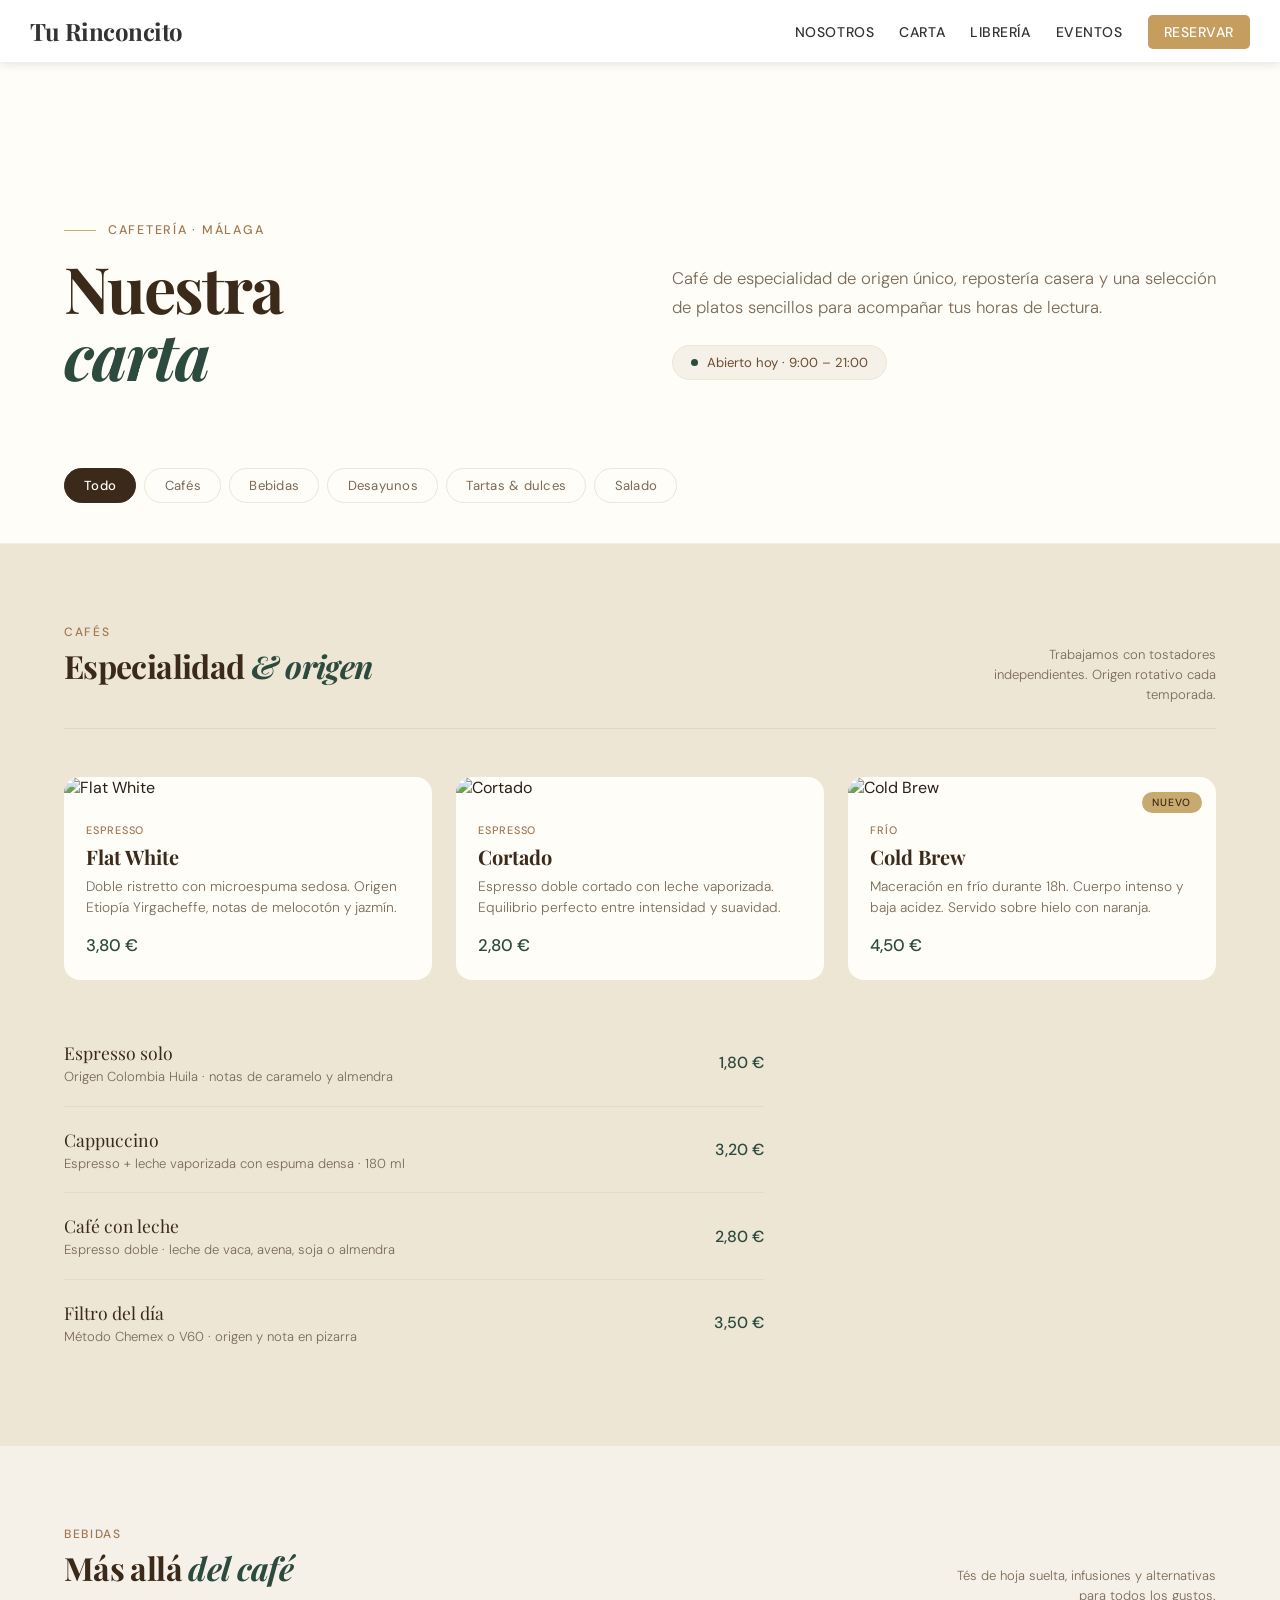
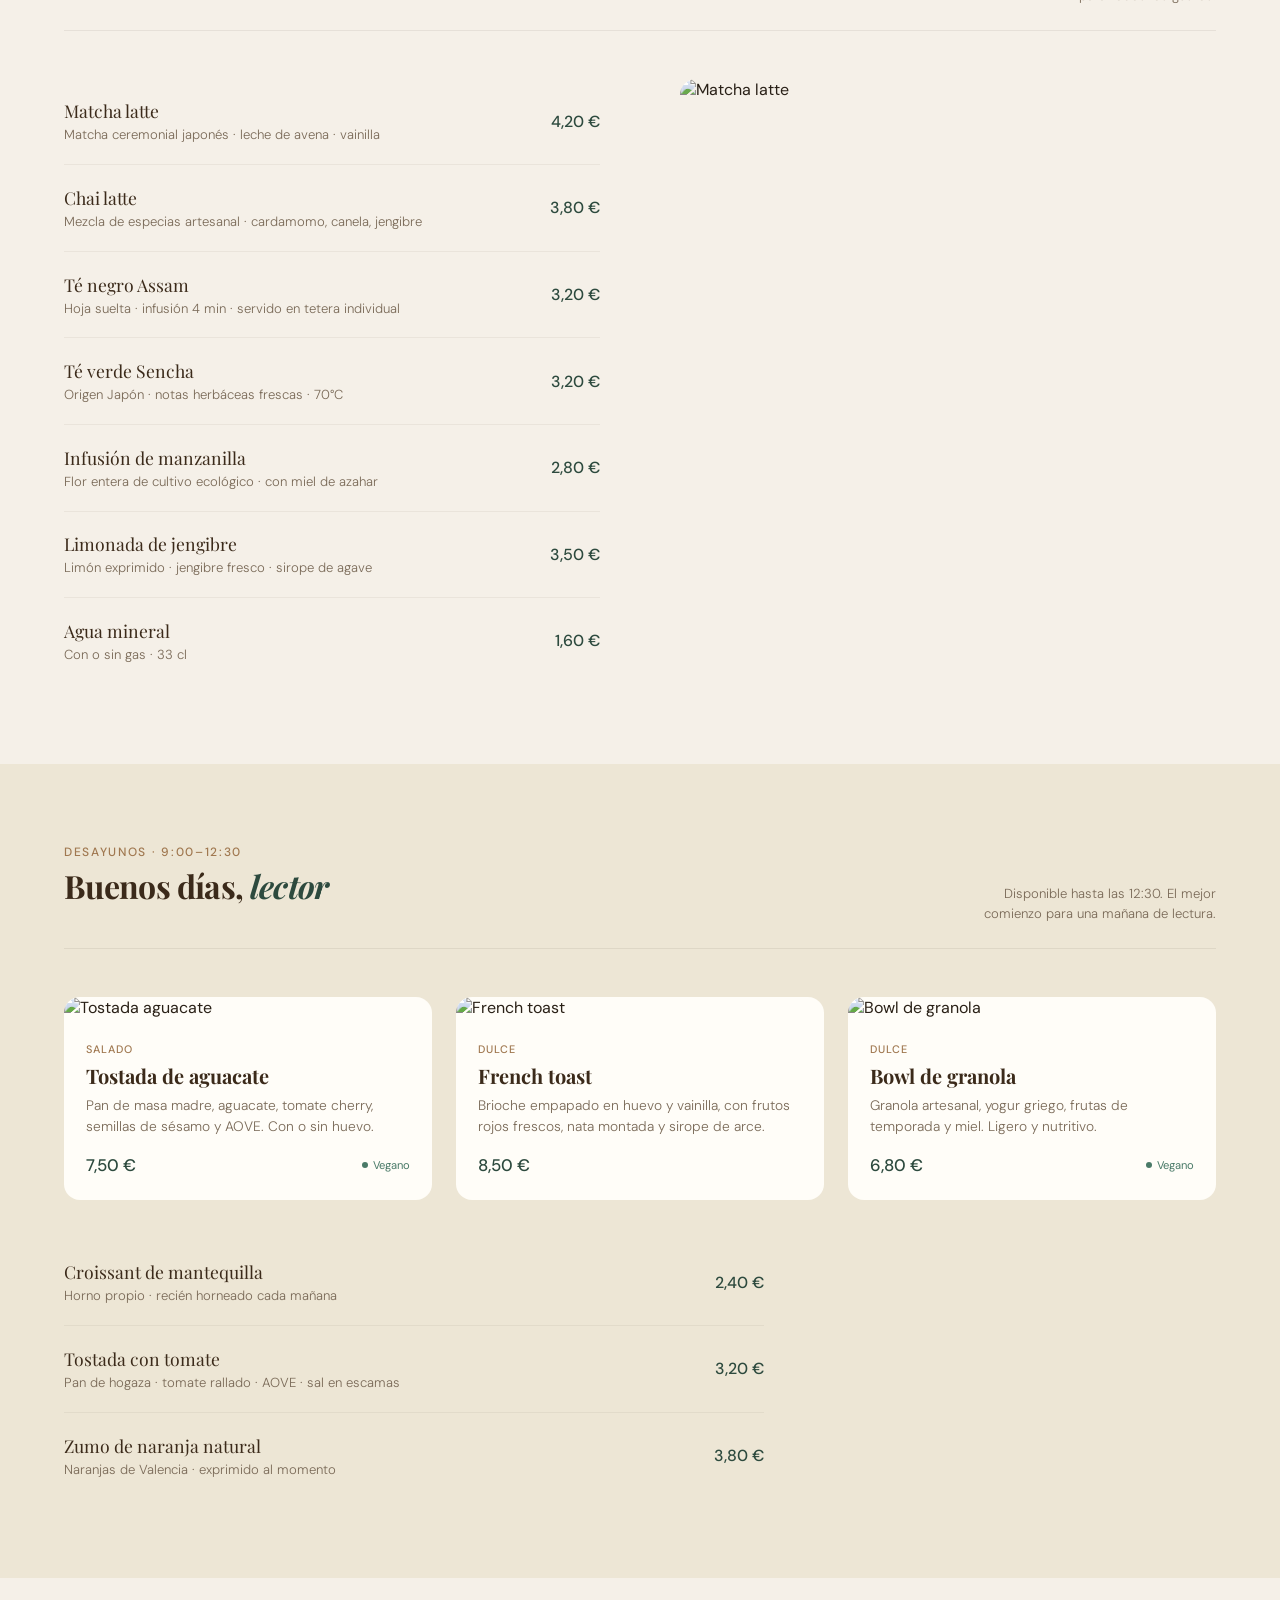
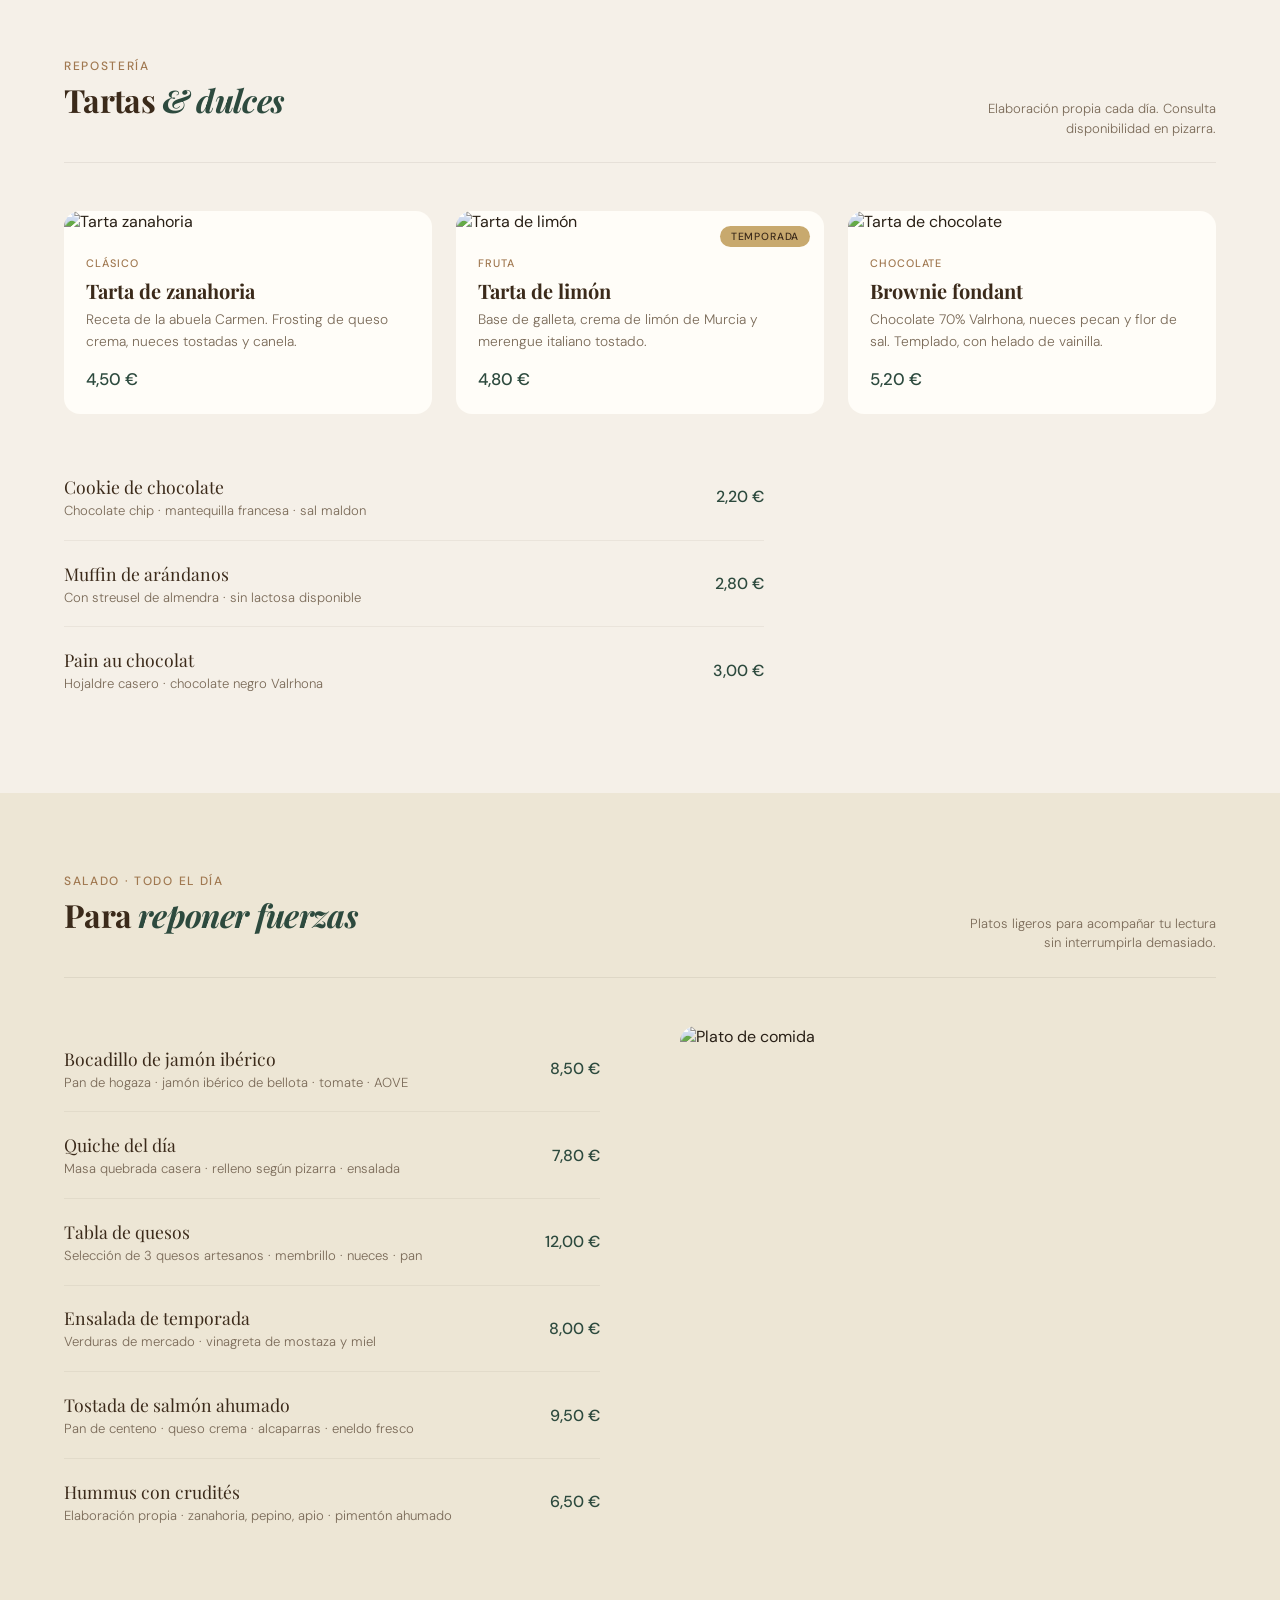
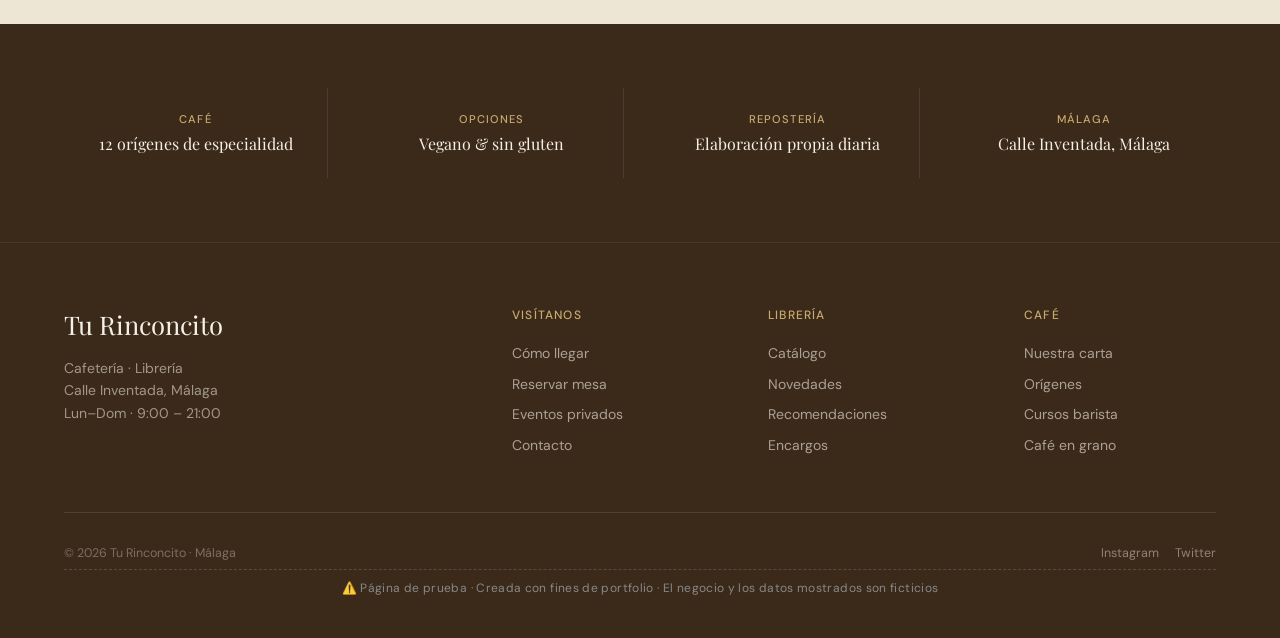
==== commit a9b80661: "Add files via upload" ====
--- a/carta.html
+++ b/carta.html
@@ -11,17 +11,26 @@
 </head>
 <body>
 
-<!-- NAV -->
-<nav id="navbar">
-  <a href="index.html" class="nav-logo">Tu Rinconcito</a>
-  <ul class="nav-links">
-    <li><a href="index.html#nosotros">Nosotros</a></li>
-    <li><a href="carta.html" class="active">Carta</a></li>
-    <li><a href="index.html#libros">Librería</a></li>
-    <li><a href="index.html#eventos">Eventos</a></li>
-    <li><a href="index.html#contacto" class="nav-cta">Reservar</a></li>
-  </ul>
-</nav>
+
+ <!-- NAV -->
+      <nav id="navbar">
+        <a href="#" class="nav-logo">Tu Rinconcito</a>
+
+        <!-- Botón Hamburguesa -->
+        <div class="hamburger" id="hamburger">
+          <span></span>
+          <span></span>
+          <span></span>
+        </div>
+
+        <ul class="nav-links" id="nav-links">
+          <li><a href="#nosotros">Nosotros</a></li>
+          <li><a href="#menu">Carta</a></li>
+          <li><a href="#libros">Librería</a></li>
+          <li><a href="#eventos">Eventos</a></li>
+          <li><a href="#contacto" class="nav-cta">Reservar</a></li>
+        </ul>
+      </nav>
 
 <!-- PAGE HERO -->
 <div class="page-hero">
--- a/styles.css
+++ b/styles.css
@@ -2199,3 +2199,106 @@
   margin-top: 0.5rem;
   letter-spacing: 0.03em;
 }
+/* Reset básico */
+* {
+  margin: 0;
+  padding: 0;
+  box-sizing: border-box;
+}
+
+/* Navbar */
+#navbar {
+  display: flex;
+  justify-content: space-between;
+  align-items: center;
+  background: #ffffff;
+  padding: 15px 30px;
+  position: relative;
+  box-shadow: 0 2px 10px rgba(0, 0, 0, 0.1);
+}
+
+.nav-logo {
+  font-size: 1.5rem;
+  font-weight: bold;
+  text-decoration: none;
+  color: #333;
+}
+
+/* Enlaces */
+.nav-links {
+  list-style: none;
+  display: flex;
+  gap: 25px;
+}
+
+.nav-links a {
+  text-decoration: none;
+  color: #333;
+  font-weight: 500;
+  transition: color 0.3s ease;
+}
+
+.nav-links a:hover {
+  color: #c59d5f;
+}
+
+/* Botón CTA */
+.nav-cta {
+  background: #c59d5f;
+  color: #fff !important;
+  padding: 8px 16px;
+  border-radius: 5px;
+}
+
+/* Botón hamburguesa */
+.hamburger {
+  display: none;
+  flex-direction: column;
+  cursor: pointer;
+}
+
+.hamburger span {
+  width: 25px;
+  height: 3px;
+  background: #333;
+  margin: 4px 0;
+  transition: all 0.3s ease;
+}
+
+/* Animación a "X" */
+.hamburger.active span:nth-child(1) {
+  transform: rotate(45deg) translate(5px, 5px);
+}
+
+.hamburger.active span:nth-child(2) {
+  opacity: 0;
+}
+
+.hamburger.active span:nth-child(3) {
+  transform: rotate(-45deg) translate(5px, -5px);
+}
+
+/* Responsive: Tablet y Móvil */
+@media (max-width: 992px) {
+  .hamburger {
+    display: flex;
+  }
+
+  .nav-links {
+    position: absolute;
+    top: 100%;
+    left: 0;
+    width: 100%;
+    background: #ffffff;
+    flex-direction: column;
+    align-items: center;
+    gap: 20px;
+    padding: 20px 0;
+    display: none;
+    box-shadow: 0 10px 15px rgba(0, 0, 0, 0.1);
+  }
+
+  .nav-links.active {
+    display: flex;
+  }
+}
